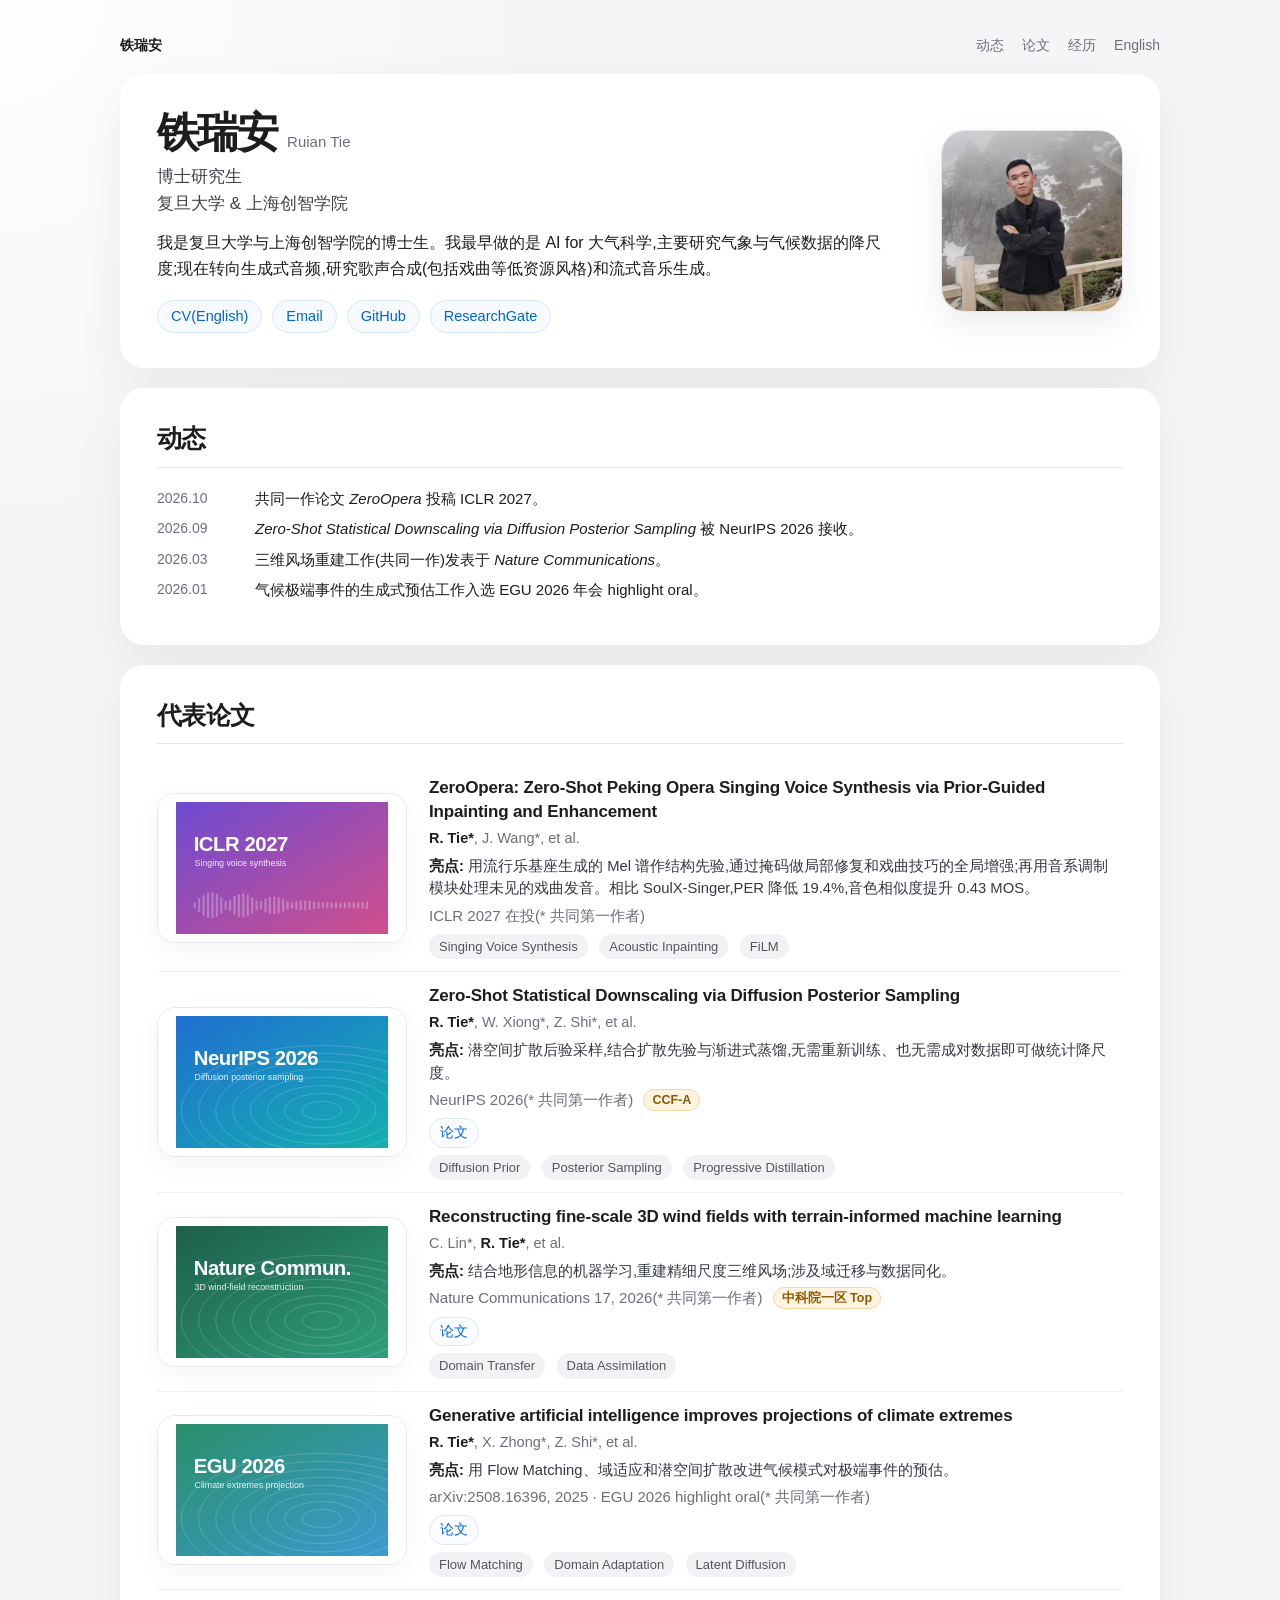
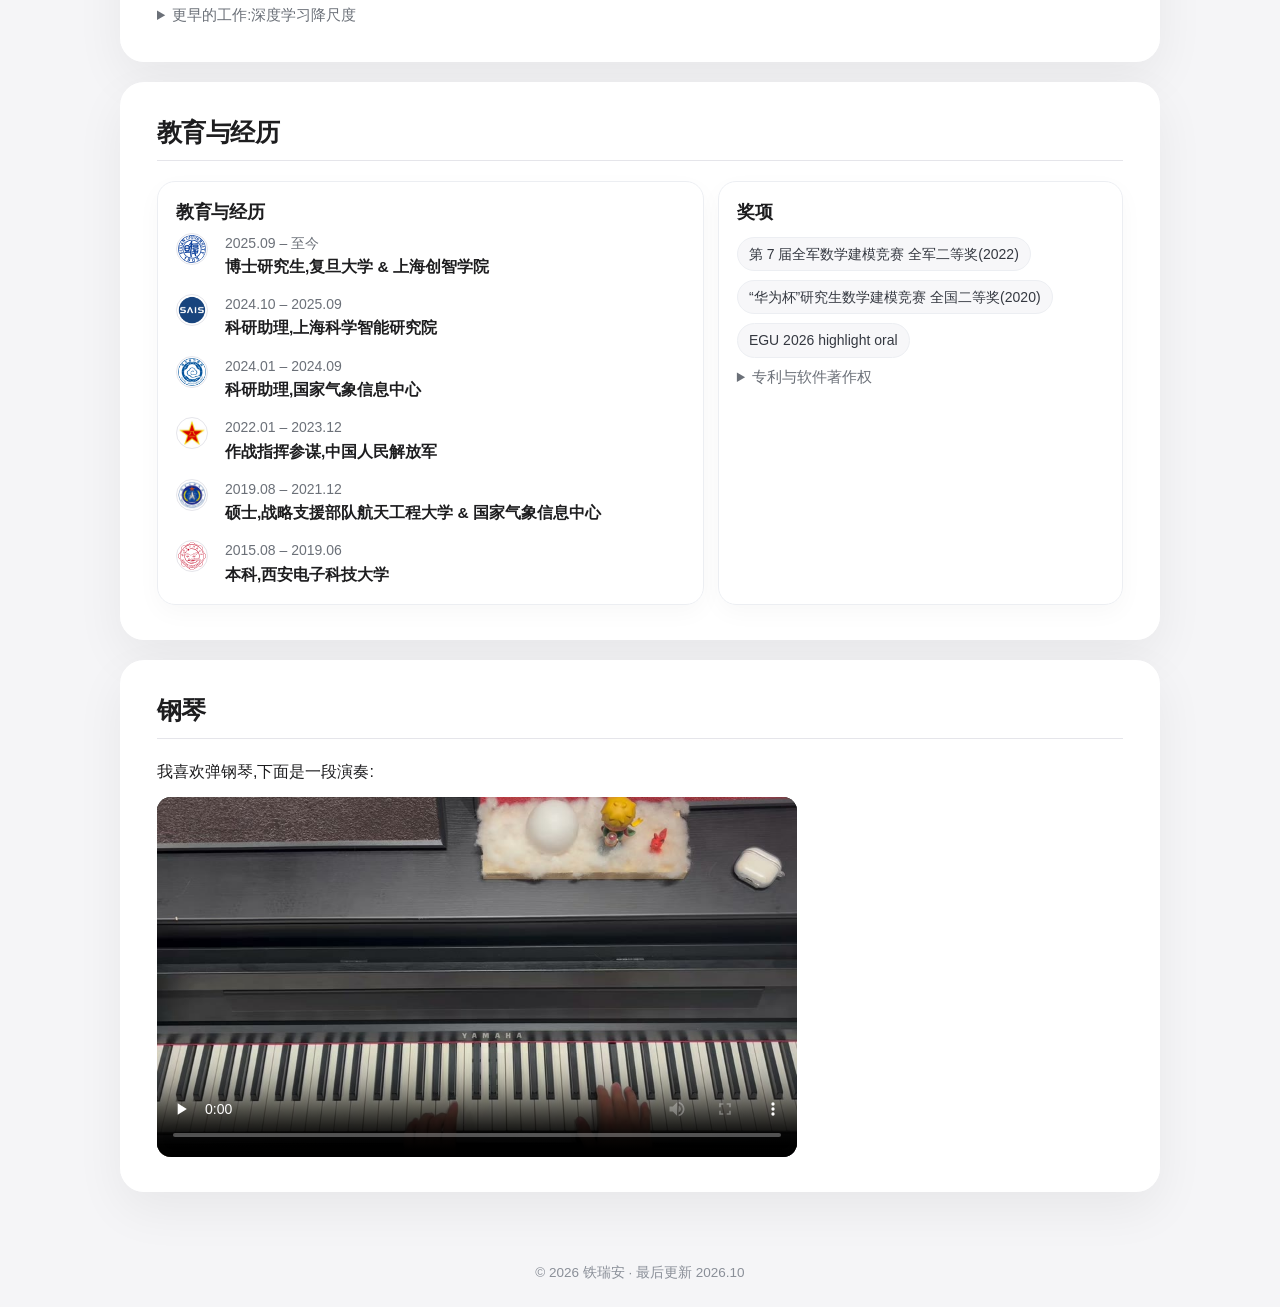
==== zh/index.html @ 3d4ec92a "Add piano video section and Music line in CV Co-Authored-By: Claude Sonnet 5.5 <noreply@anthropic.co" ====
<!DOCTYPE html>
<html lang="zh-CN">
<head>
  <meta charset="UTF-8">
  <meta name="viewport" content="width=device-width, initial-scale=1.0">
  <meta name="description" content="铁瑞安,复旦大学与上海创智学院博士生。研究歌声合成与流式音乐生成,此前从事 AI for 大气科学。">
  <meta name="robots" content="index,follow">
  <meta property="og:type" content="website">
  <meta property="og:title" content="铁瑞安 | 个人主页">
  <meta property="og:description" content="歌声合成与流式音乐生成;此前从事 AI for 大气科学。">
  <title>铁瑞安 | 个人主页</title>
  <link rel="icon" href="/assets/profile.jpg">
  <link rel="stylesheet" href="/assets/style.css">
</head>

<body>
  <main class="container">
    <nav class="top-nav">
      <div class="nav-name">铁瑞安</div>
      <div class="nav-links">
        <a href="#news">动态</a>
        <a href="#publications">论文</a>
        <a href="#experience">经历</a>
        <a class="lang-switch" href="/">English</a>
      </div>
    </nav>

    <section class="card hero">
      <div>
        <h1>铁瑞安 <span class="muted" style="font-weight:500;letter-spacing:0">Ruian Tie</span></h1>

        <p class="identity">
          博士研究生<br>
          复旦大学 &amp; 上海创智学院
        </p>

        <p class="about-line">
          我是复旦大学与上海创智学院的博士生。我最早做的是 AI for 大气科学,主要研究气象与气候数据的降尺度;现在转向生成式音频,研究歌声合成(包括戏曲等低资源风格)和流式音乐生成。
        </p>

        <div class="links">
          <a class="pill-link" href="/assets/CV_Ruian_Tie_EN.pdf" target="_blank" rel="noopener noreferrer">CV(English)</a>
          <a class="pill-link" href="mailto:25113050118@m.fudan.edu.cn">Email</a>
          <a class="pill-link" href="https://github.com/SII-RyanTie" target="_blank" rel="noopener noreferrer">GitHub</a>
          <a class="pill-link" href="https://www.researchgate.net/profile/Ruian-Tie" target="_blank" rel="noopener noreferrer">ResearchGate</a>
        </div>
      </div>

      <div class="profile-photo-wrap">
        <img src="/assets/profile.jpg" alt="铁瑞安" class="profile-photo" width="128" height="128">
      </div>
    </section>

    <section class="card" id="news">
      <h2>动态</h2>
      <ul class="news-list">
        <li><span class="news-date">2026.10</span><span>共同一作论文 <em>ZeroOpera</em> 投稿 ICLR 2027。</span></li>
        <li><span class="news-date">2026.09</span><span><em>Zero-Shot Statistical Downscaling via Diffusion Posterior Sampling</em> 被 NeurIPS 2026 接收。</span></li>
        <li><span class="news-date">2026.03</span><span>三维风场重建工作(共同一作)发表于 <em>Nature Communications</em>。</span></li>
        <li><span class="news-date">2026.01</span><span>气候极端事件的生成式预估工作入选 EGU 2026 年会 highlight oral。</span></li>
      </ul>
    </section>

    <section class="card" id="publications">
      <h2>代表论文</h2>

      <div class="publication-card">
        <div class="publication-cover-wrap">
          <img src="/assets/cover-zeroopera.svg" alt="ICLR 2027,歌声合成" class="publication-cover" width="480" height="300">
        </div>
        <div>
          <div class="item-title">
            ZeroOpera: Zero-Shot Peking Opera Singing Voice Synthesis via Prior-Guided Inpainting and Enhancement
          </div>
          <div class="authors"><span class="me">R. Tie*</span>, J. Wang*, et al.</div>
          <div class="highlight">
            <span class="highlight-label">亮点:</span>
            用流行乐基座生成的 Mel 谱作结构先验,通过掩码做局部修复和戏曲技巧的全局增强;再用音系调制模块处理未见的戏曲发音。相比 SoulX-Singer,PER 降低 19.4%,音色相似度提升 0.43 MOS。
          </div>
          <div class="muted">ICLR 2027 在投(* 共同第一作者)</div>
          <span class="tag">Singing Voice Synthesis</span>
          <span class="tag">Acoustic Inpainting</span>
          <span class="tag">FiLM</span>
        </div>
      </div>

      <div class="publication-card">
        <div class="publication-cover-wrap">
          <img src="/assets/cover-dps.svg" alt="NeurIPS 2026,扩散后验采样" class="publication-cover" width="480" height="300">
        </div>
        <div>
          <div class="item-title">
            Zero-Shot Statistical Downscaling via Diffusion Posterior Sampling
          </div>
          <div class="authors"><span class="me">R. Tie*</span>, W. Xiong*, Z. Shi*, et al.</div>
          <div class="highlight">
            <span class="highlight-label">亮点:</span>
            潜空间扩散后验采样,结合扩散先验与渐进式蒸馏,无需重新训练、也无需成对数据即可做统计降尺度。
          </div>
          <div class="muted">NeurIPS 2026(* 共同第一作者) <span class="rank">CCF-A</span></div>
          <div class="mini-links">
            <a class="mini-link" href="https://arxiv.org/abs/2601.21760" target="_blank" rel="noopener noreferrer">论文</a>
          </div>
          <span class="tag">Diffusion Prior</span>
          <span class="tag">Posterior Sampling</span>
          <span class="tag">Progressive Distillation</span>
        </div>
      </div>

      <div class="publication-card">
        <div class="publication-cover-wrap">
          <img src="/assets/cover-nature.svg" alt="Nature Communications,三维风场重建" class="publication-cover" width="480" height="300">
        </div>
        <div>
          <div class="item-title">
            Reconstructing fine-scale 3D wind fields with terrain-informed machine learning
          </div>
          <div class="authors">C. Lin*, <span class="me">R. Tie*</span>, et al.</div>
          <div class="highlight">
            <span class="highlight-label">亮点:</span>
            结合地形信息的机器学习,重建精细尺度三维风场;涉及域迁移与数据同化。
          </div>
          <div class="muted">Nature Communications 17, 2026(* 共同第一作者) <span class="rank">中科院一区 Top</span></div>
          <div class="mini-links">
            <a class="mini-link" href="https://www.nature.com/articles/s41467-026-70562-5" target="_blank" rel="noopener noreferrer">论文</a>
          </div>
          <span class="tag">Domain Transfer</span>
          <span class="tag">Data Assimilation</span>
        </div>
      </div>

      <div class="publication-card">
        <div class="publication-cover-wrap">
          <img src="/assets/cover-egu.svg" alt="EGU 2026,气候极端事件预估" class="publication-cover" width="480" height="300">
        </div>
        <div>
          <div class="item-title">
            Generative artificial intelligence improves projections of climate extremes
          </div>
          <div class="authors"><span class="me">R. Tie*</span>, X. Zhong*, Z. Shi*, et al.</div>
          <div class="highlight">
            <span class="highlight-label">亮点:</span>
            用 Flow Matching、域适应和潜空间扩散改进气候模式对极端事件的预估。
          </div>
          <div class="muted">arXiv:2508.16396, 2025 · EGU 2026 highlight oral(* 共同第一作者)</div>
          <div class="mini-links">
            <a class="mini-link" href="https://arxiv.org/abs/2508.16396" target="_blank" rel="noopener noreferrer">论文</a>
          </div>
          <span class="tag">Flow Matching</span>
          <span class="tag">Domain Adaptation</span>
          <span class="tag">Latent Diffusion</span>
        </div>
      </div>

      <div class="more-block">
        <details>
          <summary>更早的工作:深度学习降尺度</summary>
          <ul class="older-list">
            <li><span class="me">R. Tie</span>, et al. Improve the downscaling accuracy of high-resolution precipitation field using classification mask. <em>Atmospheric Research</em>, 310: 107607, 2024. <span class="rank">中科院一区 Top</span> <a href="https://doi.org/10.1016/j.atmosres.2024.107607" target="_blank" rel="noopener noreferrer">[论文]</a></li>
            <li><span class="me">R. Tie</span>, et al. To accurately and lightly downscale the temperature field by deep learning. <em>Journal of Atmospheric and Oceanic Technology</em>, 39(4): 479–490, 2022. <span class="rank">中科院三区</span> <a href="https://doi.org/10.1175/jtech-d-21-0099.1" target="_blank" rel="noopener noreferrer">[论文]</a></li>
            <li><span class="me">R. Tie</span>, et al. CLDASSD: reconstructing fine textures of the temperature field using super-resolution technology. <em>Advances in Atmospheric Sciences</em>, 39(1): 117–130, 2022. <span class="rank">中科院一区 Top</span> <a href="https://doi.org/10.1007/s00376-021-0438-y" target="_blank" rel="noopener noreferrer">[论文]</a></li>
          </ul>
          <p class="section-note">完整列表见 <a href="https://www.researchgate.net/profile/Ruian-Tie" target="_blank" rel="noopener noreferrer">ResearchGate</a>。</p>
        </details>
      </div>
    </section>


    <section class="card" id="experience">
      <h2>教育与经历</h2>

      <div class="experience-awards-grid">
        <div class="info-panel">
          <h3>教育与经历</h3>
          <div class="timeline">
            <div class="timeline-item">
              <img class="school-logo" src="/assets/logos/fudan.svg" alt="Fudan University" width="64" height="64">
              <div>
                <div class="timeline-time">2025.09 – 至今</div>
                <div class="timeline-title">博士研究生,复旦大学 &amp; 上海创智学院</div>
              </div>
            </div>

            <div class="timeline-item">
              <img class="school-logo" src="/assets/logos/sais.png" alt="Shanghai Academy of AI for Science" width="64" height="64">
              <div>
                <div class="timeline-time">2024.10 – 2025.09</div>
                <div class="timeline-title">科研助理,上海科学智能研究院</div>
              </div>
            </div>

            <div class="timeline-item">
              <img class="school-logo" src="/assets/logos/nmic.png" alt="National Meteorological Information Center" width="64" height="64">
              <div>
                <div class="timeline-time">2024.01 – 2024.09</div>
                <div class="timeline-title">科研助理,国家气象信息中心</div>
              </div>
            </div>

            <div class="timeline-item">
              <img class="school-logo" src="/assets/logos/pla.png" alt="People's Liberation Army" width="64" height="64">
              <div>
                <div class="timeline-time">2022.01 – 2023.12</div>
                <div class="timeline-title">作战指挥参谋,中国人民解放军</div>
              </div>
            </div>

            <div class="timeline-item">
              <img class="school-logo" src="/assets/logos/seu.png" alt="Space Engineering University" width="64" height="64">
              <div>
                <div class="timeline-time">2019.08 – 2021.12</div>
                <div class="timeline-title">硕士,战略支援部队航天工程大学 &amp; 国家气象信息中心</div>
              </div>
            </div>

            <div class="timeline-item">
              <img class="school-logo" src="/assets/logos/xidian.svg" alt="Xidian University" width="64" height="64">
              <div>
                <div class="timeline-time">2015.08 – 2019.06</div>
                <div class="timeline-title">本科,西安电子科技大学</div>
              </div>
            </div>
          </div>
        </div>

        <div class="info-panel">
          <h3>奖项</h3>
          <div class="award-list">
            <span class="award-chip">第 7 届全军数学建模竞赛 全军二等奖(2022)</span>
            <span class="award-chip">“华为杯”研究生数学建模竞赛 全国二等奖(2020)</span>
            <span class="award-chip">EGU 2026 highlight oral</span>
          </div>

          <details>
            <summary>专利与软件著作权</summary>
            <div class="award-list">
              <span class="award-chip">发明专利 CN18520720A:一种计算流固耦合的自适应网格方法</span>
              <span class="award-chip">软著 2020SR1519123:疫情数据采集与分析平台 V5.7</span>
              <span class="award-chip">软著 2020SR1519122:疫情知识库可视化平台</span>
              <span class="award-chip">英语六级(451)</span>
            </div>
          </details>
        </div>
      </div>
    </section>
    <section class="card" id="music">
      <h2>钢琴</h2>
      <p class="about-line" style="margin-top:0">我喜欢弹钢琴,下面是一段演奏:</p>
      <video class="piano-video" controls preload="none" playsinline poster="/assets/media/piano-poster.jpg">
        <source src="/assets/media/piano.mp4" type="video/mp4">
      </video>
    </section>
  </main>

  <footer class="footer">
    © 2026 铁瑞安 · 最后更新 2026.10
  </footer>
</body>
</html>
---- assets/style.css ----
:root {
  --bg: #f5f5f7;
  --card: rgba(255, 255, 255, 0.94);
  --text: #1d1d1f;
  --subtle: #3f4247;
  --muted: #6b7078;
  --line: #e5e5ea;
  --link: #0066cc;
  --chip: #f2f2f4;
  --chip-text: #52565c;
  --shadow: 0 18px 50px rgba(0, 0, 0, 0.06);
  --soft-shadow: 0 8px 26px rgba(0, 0, 0, 0.045);
  --radius: 24px;
}

* {
  box-sizing: border-box;
}

html {
  scroll-behavior: smooth;
}

body {
  margin: 0;
  font-family: -apple-system, BlinkMacSystemFont, "Segoe UI", "Microsoft YaHei", Arial, sans-serif;
  line-height: 1.58;
  color: var(--text);
  background:
    radial-gradient(circle at top left, rgba(255, 255, 255, 0.95), transparent 34rem),
    var(--bg);
  -webkit-font-smoothing: antialiased;
}

.container {
  max-width: 1080px;
  margin: 0 auto;
  padding: 34px 20px 42px;
}

.top-nav {
  display: flex;
  justify-content: space-between;
  align-items: center;
  margin-bottom: 18px;
  color: var(--muted);
  font-size: 14px;
}

.nav-name {
  font-weight: 650;
  color: var(--text);
  letter-spacing: -0.01em;
}

.nav-links {
  display: flex;
  gap: 18px;
  flex-wrap: wrap;
}

.nav-links a {
  color: var(--muted);
  text-decoration: none;
  transition: color 0.12s ease;
}

.nav-links a:hover {
  color: var(--link);
}

.card {
  background: var(--card);
  border: 1px solid rgba(255, 255, 255, 0.74);
  border-radius: var(--radius);
  padding: 34px 36px;
  margin-bottom: 20px;
  box-shadow: var(--shadow);
  backdrop-filter: blur(18px);
}

.hero {
  display: grid;
  grid-template-columns: 1fr auto;
  gap: 42px;
  align-items: center;
}

.profile-photo-wrap {
  display: inline-flex;
  align-items: center;
  justify-content: center;
  justify-self: end;
  width: fit-content;
  border-radius: 24px;
  overflow: hidden;
  background: #fff;
  border: 1px solid var(--line);
  box-shadow: 0 12px 34px rgba(0, 0, 0, 0.08);
}

.profile-photo {
  height: 180px;
  width: auto;
  display: block;
}

h1 {
  margin: 0 0 8px;
  font-size: 42px;
  line-height: 1.12;
  letter-spacing: -0.045em;
  font-weight: 760;
}

h2 {
  margin: 0 0 20px;
  padding-bottom: 12px;
  border-bottom: 1px solid var(--line);
  font-size: 25px;
  line-height: 1.25;
  letter-spacing: -0.025em;
  font-weight: 720;
}

h3 {
  margin: 0 0 8px;
  font-size: 18px;
  line-height: 1.35;
  letter-spacing: -0.015em;
  font-weight: 700;
}

p {
  margin: 6px 0;
}

a {
  color: var(--link);
  text-decoration: none;
}

a:hover {
  text-decoration: underline;
}

.identity {
  font-size: 17px;
  color: var(--subtle);
  margin-bottom: 10px;
}

.about-line {
  max-width: 760px;
  margin-top: 12px;
  color: var(--text);
  font-size: 16px;
  line-height: 1.62;
}

.links {
  margin-top: 18px;
  display: flex;
  flex-wrap: wrap;
  gap: 10px;
}

.pill-link,
.mini-link {
  display: inline-flex;
  align-items: center;
  justify-content: center;
  border-radius: 999px;
  text-decoration: none;
  transition: all 0.16s ease;
  white-space: nowrap;
}

.pill-link {
  padding: 5px 13px;
  border: 1px solid #d7e6fb;
  background: rgba(247, 250, 255, 0.9);
  color: var(--link);
  font-size: 14.5px;
  line-height: 1.5;
}

.pill-link:hover,
.mini-link:hover {
  text-decoration: none;
  background: #edf5ff;
  border-color: #bfd8f7;
  transform: translateY(-1px);
}

.mini-links {
  display: flex;
  flex-wrap: wrap;
  gap: 7px;
  margin-top: 7px;
}

.mini-link {
  padding: 4px 10px;
  border: 1px solid #e1e7f0;
  background: #fbfcff;
  color: var(--link);
  font-size: 13.5px;
  line-height: 1.45;
}

.item-title {
  font-weight: 680;
  font-size: 17px;
  line-height: 1.42;
  letter-spacing: -0.01em;
}

.muted {
  color: var(--muted);
  font-size: 15px;
  line-height: 1.48;
}

.authors {
  margin-top: 4px;
  color: var(--muted);
  font-size: 14.5px;
  line-height: 1.45;
}

.me {
  color: var(--text);
  font-weight: 720;
}

.highlight {
  margin: 6px 0 5px;
  color: #343840;
  font-size: 14.8px;
  line-height: 1.5;
}

.highlight-label {
  color: var(--text);
  font-weight: 680;
}

.tag {
  display: inline-block;
  margin: 7px 7px 0 0;
  padding: 3px 10px;
  border-radius: 999px;
  background: var(--chip);
  color: var(--chip-text);
  font-size: 13px;
  line-height: 1.5;
}

.publication-card {
  display: grid;
  grid-template-columns: 250px 1fr;
  gap: 22px;
  align-items: center;
  padding: 12px 0;
  border-bottom: 1px solid #f0f0f2;
}

.publication-card:last-child {
  border-bottom: none;
  padding-bottom: 0;
}

.publication-cover-wrap {
  width: 250px;
  height: 150px;
  border-radius: 18px;
  background: #fff;
  border: 1px solid #e6e8ec;
  box-shadow: var(--soft-shadow);
  overflow: hidden;
  display: flex;
  align-items: center;
  justify-content: center;
  align-self: center;
}

.publication-cover {
  width: 100%;
  height: 100%;
  object-fit: contain;
  object-position: center;
  display: block;
  padding: 8px;
  background: #fff;
}

.project-grid {
  display: grid;
  grid-template-columns: repeat(3, 1fr);
  gap: 14px;
}

.project-card,
.note-card,
.info-panel {
  background: rgba(255, 255, 255, 0.72);
  border: 1px solid #eceef2;
  border-radius: 18px;
  padding: 18px;
  box-shadow: 0 8px 24px rgba(0, 0, 0, 0.032);
}

.project-card {
  min-height: 178px;
  display: flex;
  flex-direction: column;
  justify-content: space-between;
}

.project-title {
  font-size: 17px;
  font-weight: 720;
  letter-spacing: -0.012em;
  margin-bottom: 6px;
}

.project-desc {
  color: var(--muted);
  font-size: 14.5px;
  line-height: 1.55;
}

.more-block {
  margin-top: 14px;
}

details {
  margin-top: 8px;
}

summary {
  cursor: pointer;
  color: var(--muted);
  font-size: 14.5px;
  user-select: none;
  transition: color 0.12s ease;
}

summary:hover {
  color: var(--link);
}

details[open] summary {
  margin-bottom: 10px;
  color: var(--link);
}

.more-project-grid {
  display: grid;
  grid-template-columns: repeat(3, 1fr);
  gap: 12px;
  margin-top: 10px;
}

.experience-awards-grid {
  display: grid;
  grid-template-columns: 1.35fr 1fr;
  gap: 14px;
}

.timeline {
  position: relative;
  display: grid;
  gap: 16px;
  margin-top: 8px;
}

.timeline-item {
  display: grid;
  grid-template-columns: 38px 1fr;
  gap: 11px;
  align-items: start;
}

.school-logo {
  width: 32px;
  height: 32px;
  border-radius: 50%;
  object-fit: contain;
  background: #fff;
  border: 1px solid var(--line);
  padding: 1px;
  display: block;
}

.timeline-time {
  color: var(--muted);
  font-size: 14px;
  line-height: 1.45;
  margin-bottom: 2px;
}

.timeline-title {
  font-size: 15.5px;
  line-height: 1.5;
  color: var(--text);
  font-weight: 620;
}

.award-list {
  display: flex;
  flex-wrap: wrap;
  gap: 9px;
  margin-top: 12px;
}

.award-chip {
  display: inline-flex;
  align-items: center;
  padding: 6px 11px;
  border-radius: 999px;
  background: #f7f7f9;
  border: 1px solid #eceef2;
  color: #343840;
  font-size: 14px;
  line-height: 1.45;
}

.note-grid {
  display: grid;
  grid-template-columns: repeat(2, 1fr);
  gap: 14px;
}

.note-card {
  min-height: 250px;
}

.section-note {
  color: var(--muted);
  font-size: 14.5px;
  margin: 0 0 9px;
}

.post-list {
  margin: 0;
  padding: 0;
  list-style: none;
}

.post-list li {
  position: relative;
  margin-bottom: 7px;
  padding-left: 15px;
  font-size: 15px;
  line-height: 1.5;
}

.post-list li::before {
  content: "";
  position: absolute;
  left: 1px;
  top: 0.72em;
  width: 4px;
  height: 4px;
  border-radius: 50%;
  background: #aeb4bd;
}

.post-list a {
  color: var(--text);
  text-decoration: none;
  transition: color 0.12s ease;
}

.post-list a:hover {
  color: var(--link);
  text-decoration: none;
}

.footer {
  text-align: center;
  color: #8a8f98;
  font-size: 13.5px;
  padding: 8px 0 24px;
}

@media (max-width: 900px) {
  .project-grid,
  .more-project-grid,
  .note-grid,
  .experience-awards-grid {
    grid-template-columns: 1fr;
  }

  .note-card,
  .project-card {
    min-height: auto;
  }
}

@media (max-width: 820px) {
  .container {
    padding: 24px 14px 36px;
  }

  .nav-links a:not(.lang-switch) {
    display: none;
  }

  .card {
    padding: 26px 24px;
    border-radius: 20px;
  }

  .hero {
    grid-template-columns: 1fr;
    gap: 24px;
  }

  .profile-photo-wrap {
    justify-self: center;
    width: fit-content;
  }

  .profile-photo {
    height: 155px;
  }

  .publication-card {
    grid-template-columns: 1fr;
    gap: 14px;
    align-items: start;
  }

  .publication-cover-wrap {
    width: 100%;
    height: 210px;
  }
}

@media (max-width: 560px) {
  h1 {
    font-size: 34px;
  }

  h2 {
    font-size: 23px;
  }

  .identity,
  .about-line {
    font-size: 15.5px;
  }

  .links {
    gap: 8px;
  }

  .pill-link {
    font-size: 14px;
    padding: 5px 11px;
  }

  .publication-cover-wrap {
    height: 190px;
  }
}

/* Additions for this site */
.school-mark {
  width: 32px;
  height: 32px;
  border-radius: 50%;
  display: flex;
  align-items: center;
  justify-content: center;
  background: #eef3fc;
  border: 1px solid #d7e6fb;
  color: var(--link);
  font-size: 9.5px;
  font-weight: 700;
  letter-spacing: -0.02em;
}

.news-list {
  margin: 0;
  padding: 0;
  list-style: none;
}

.news-list li {
  display: grid;
  grid-template-columns: 86px 1fr;
  gap: 12px;
  margin-bottom: 8px;
  font-size: 15px;
  line-height: 1.5;
}

.news-date {
  color: var(--muted);
  font-size: 14px;
  font-variant-numeric: tabular-nums;
}

.older-list {
  margin: 0;
  padding: 0;
  list-style: none;
  font-size: 14.5px;
  line-height: 1.5;
}

.older-list li {
  margin-bottom: 8px;
  color: var(--subtle);
}

@media (max-width: 560px) {
  .news-list li {
    grid-template-columns: 1fr;
    gap: 0;
  }
}

.rank {
  display: inline-block;
  margin-left: 6px;
  padding: 0 8px;
  border-radius: 999px;
  background: #fff4e0;
  border: 1px solid #f3d9a4;
  color: #8a5a00;
  font-size: 12.5px;
  font-weight: 600;
  line-height: 1.6;
  vertical-align: 1px;
}

.piano-video {
  display: block;
  width: 100%;
  max-width: 640px;
  margin-top: 12px;
  border-radius: 14px;
  background: #000;
}
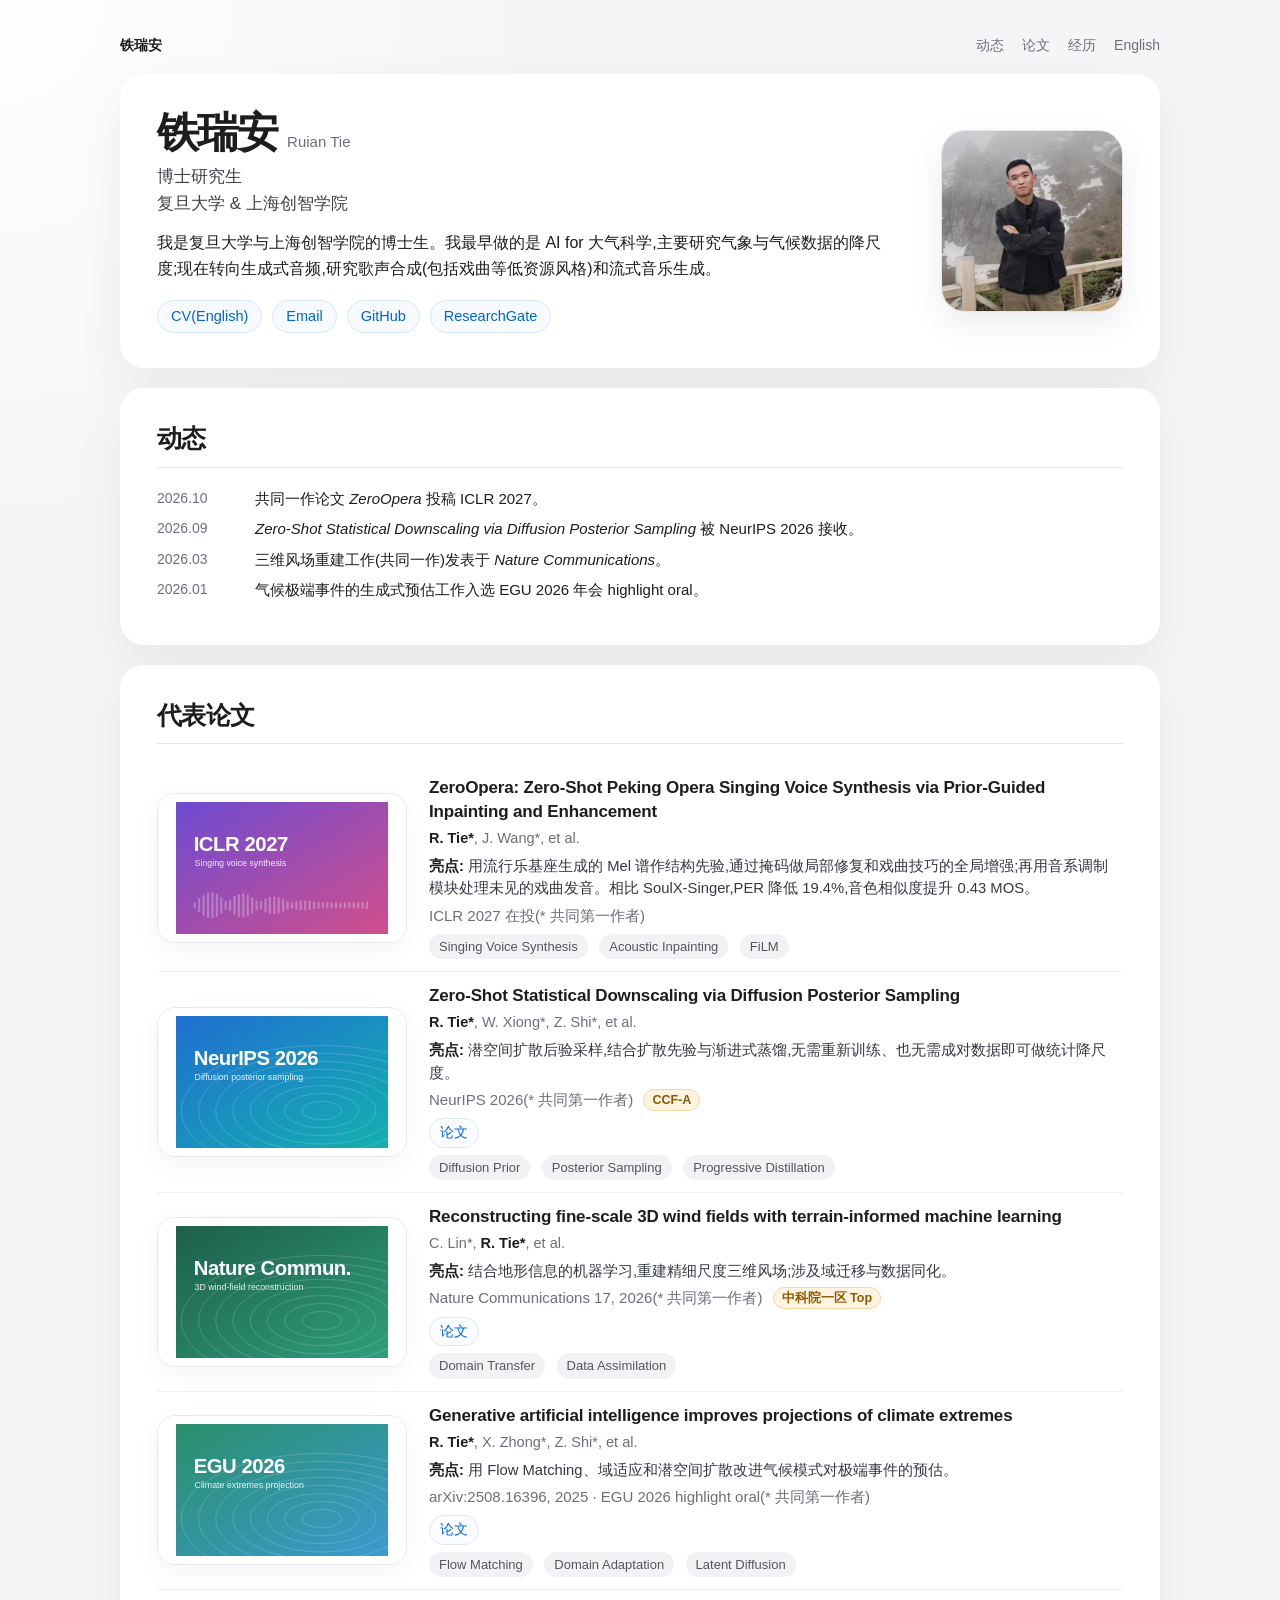
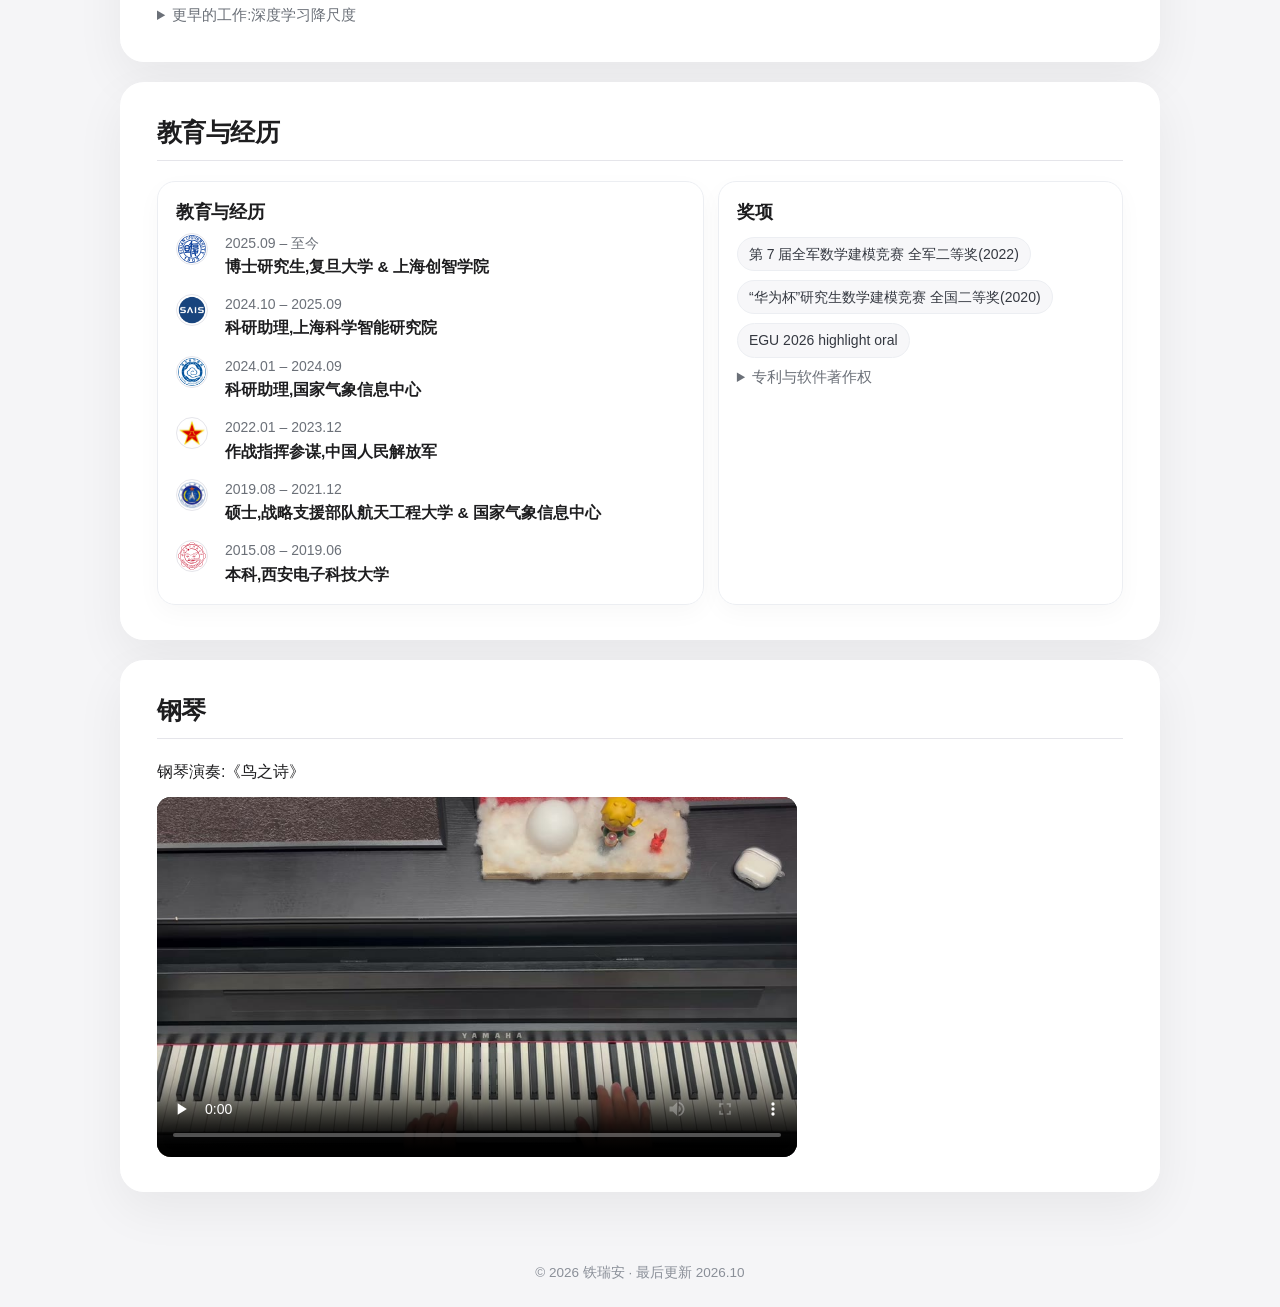
==== commit d5cc80d2: "Fix video sizing, add song title, cache-bust CSS and CV links Co-Authored-By: Claude Sonnet 5.5 <nor" ====
--- a/zh/index.html
+++ b/zh/index.html
@@ -10,7 +10,7 @@
   <meta property="og:description" content="歌声合成与流式音乐生成;此前从事 AI for 大气科学。">
   <title>铁瑞安 | 个人主页</title>
   <link rel="icon" href="/assets/profile.jpg">
-  <link rel="stylesheet" href="/assets/style.css">
+  <link rel="stylesheet" href="/assets/style.css?v=20261031">
 </head>
 
 <body>
@@ -39,7 +39,7 @@
         </p>
 
         <div class="links">
-          <a class="pill-link" href="/assets/CV_Ruian_Tie_EN.pdf" target="_blank" rel="noopener noreferrer">CV(English)</a>
+          <a class="pill-link" href="/assets/CV_Ruian_Tie_EN.pdf?v=20261031" target="_blank" rel="noopener noreferrer">CV(English)</a>
           <a class="pill-link" href="mailto:25113050118@m.fudan.edu.cn">Email</a>
           <a class="pill-link" href="https://github.com/SII-RyanTie" target="_blank" rel="noopener noreferrer">GitHub</a>
           <a class="pill-link" href="https://www.researchgate.net/profile/Ruian-Tie" target="_blank" rel="noopener noreferrer">ResearchGate</a>
@@ -245,7 +245,7 @@
     </section>
     <section class="card" id="music">
       <h2>钢琴</h2>
-      <p class="about-line" style="margin-top:0">我喜欢弹钢琴,下面是一段演奏:</p>
+      <p class="about-line" style="margin-top:0">钢琴演奏:《鸟之诗》</p>
       <video class="piano-video" controls preload="none" playsinline poster="/assets/media/piano-poster.jpg">
         <source src="/assets/media/piano.mp4" type="video/mp4">
       </video>
--- a/assets/style.css
+++ b/assets/style.css
@@ -642,7 +642,9 @@
 .piano-video {
   display: block;
   width: 100%;
-  max-width: 640px;
+  max-width: min(100%, 640px);
+  height: auto;
+  aspect-ratio: 16 / 9;
   margin-top: 12px;
   border-radius: 14px;
   background: #000;
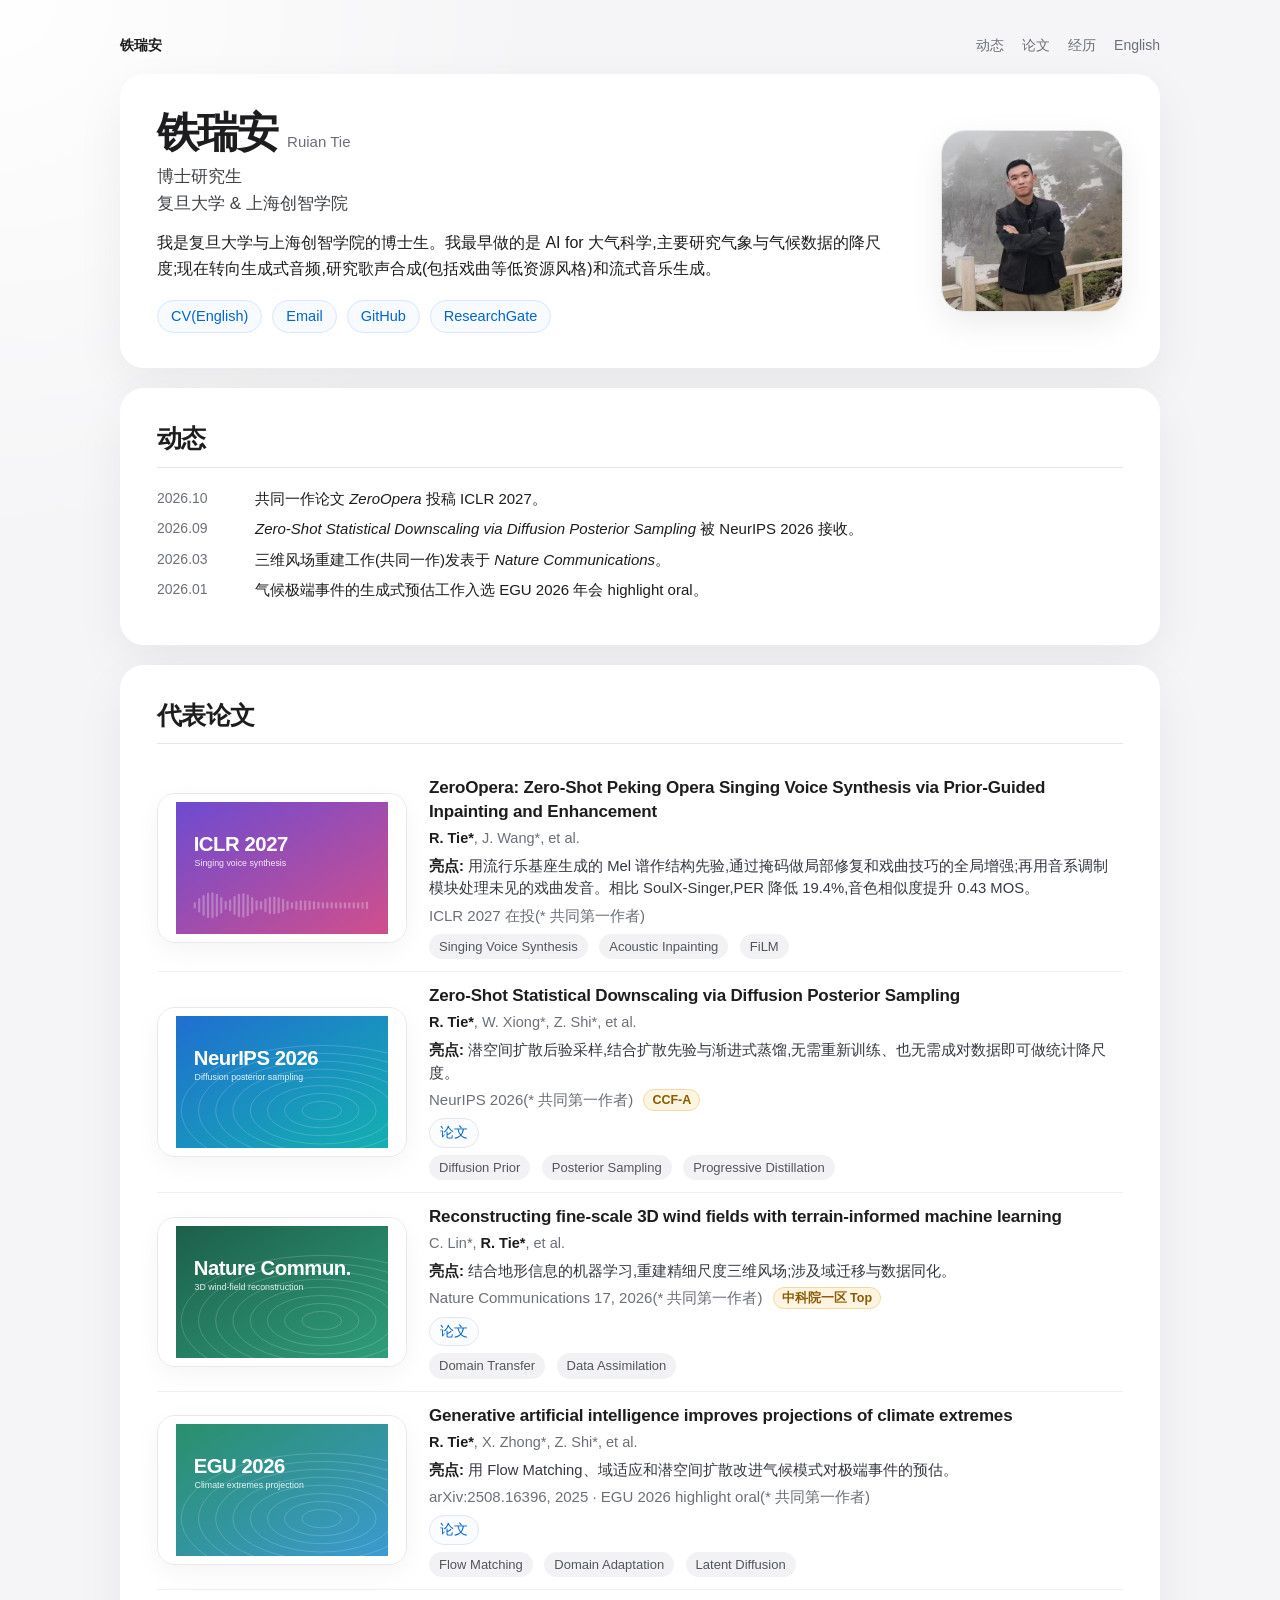
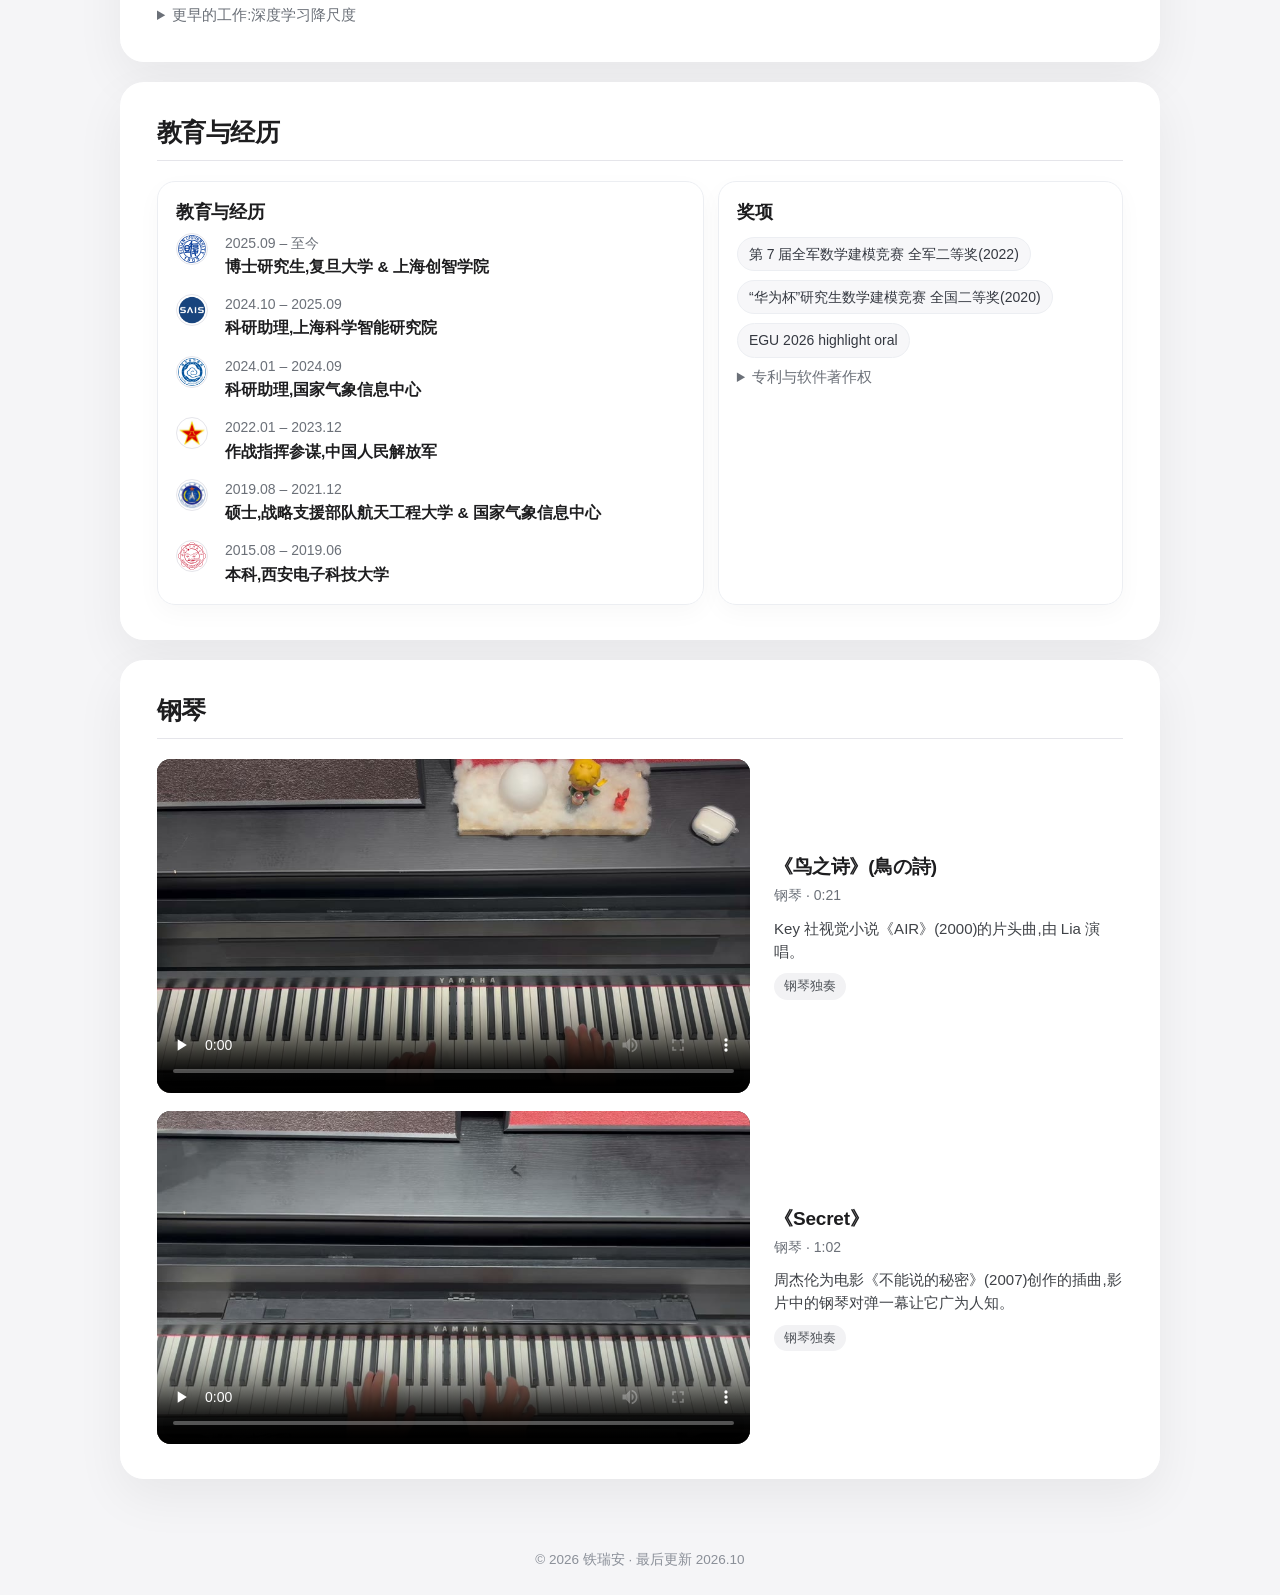
==== commit fbe62669: "Add Secret video, two-column piece layout with intros Co-Authored-By: Claude Sonnet 5.5 <noreply@ant" ====
--- a/zh/index.html
+++ b/zh/index.html
@@ -10,7 +10,7 @@
   <meta property="og:description" content="歌声合成与流式音乐生成;此前从事 AI for 大气科学。">
   <title>铁瑞安 | 个人主页</title>
   <link rel="icon" href="/assets/profile.jpg">
-  <link rel="stylesheet" href="/assets/style.css?v=20261031">
+  <link rel="stylesheet" href="/assets/style.css?v=20261031b">
 </head>
 
 <body>
@@ -39,7 +39,7 @@
         </p>
 
         <div class="links">
-          <a class="pill-link" href="/assets/CV_Ruian_Tie_EN.pdf?v=20261031" target="_blank" rel="noopener noreferrer">CV(English)</a>
+          <a class="pill-link" href="/assets/CV_Ruian_Tie_EN.pdf?v=20261031b" target="_blank" rel="noopener noreferrer">CV(English)</a>
           <a class="pill-link" href="mailto:25113050118@m.fudan.edu.cn">Email</a>
           <a class="pill-link" href="https://github.com/SII-RyanTie" target="_blank" rel="noopener noreferrer">GitHub</a>
           <a class="pill-link" href="https://www.researchgate.net/profile/Ruian-Tie" target="_blank" rel="noopener noreferrer">ResearchGate</a>
@@ -245,10 +245,28 @@
     </section>
     <section class="card" id="music">
       <h2>钢琴</h2>
-      <p class="about-line" style="margin-top:0">钢琴演奏:《鸟之诗》</p>
-      <video class="piano-video" controls preload="none" playsinline poster="/assets/media/piano-poster.jpg">
-        <source src="/assets/media/piano.mp4" type="video/mp4">
-      </video>
+      <div class="piece">
+        <video class="piano-video" controls preload="none" playsinline poster="/assets/media/piano-poster.jpg">
+          <source src="/assets/media/piano.mp4" type="video/mp4">
+        </video>
+        <div class="piece-info">
+          <div class="piece-title">《鸟之诗》(鳥の詩)</div>
+          <div class="piece-sub">钢琴 · 0:21</div>
+          <p class="piece-desc">Key 社视觉小说《AIR》(2000)的片头曲,由 Lia 演唱。</p>
+          <div class="piece-meta">钢琴独奏</div>
+        </div>
+      </div>
+      <div class="piece">
+        <video class="piano-video" controls preload="none" playsinline poster="/assets/media/secret-poster.jpg">
+          <source src="/assets/media/secret.mp4" type="video/mp4">
+        </video>
+        <div class="piece-info">
+          <div class="piece-title">《Secret》</div>
+          <div class="piece-sub">钢琴 · 1:02</div>
+          <p class="piece-desc">周杰伦为电影《不能说的秘密》(2007)创作的插曲,影片中的钢琴对弹一幕让它广为人知。</p>
+          <div class="piece-meta">钢琴独奏</div>
+        </div>
+      </div>
     </section>
   </main>
 
--- a/assets/style.css
+++ b/assets/style.css
@@ -642,10 +642,51 @@
 .piano-video {
   display: block;
   width: 100%;
-  max-width: min(100%, 640px);
-  height: auto;
   aspect-ratio: 16 / 9;
-  margin-top: 12px;
   border-radius: 14px;
   background: #000;
 }
+
+.piece {
+  display: grid;
+  grid-template-columns: minmax(0, 1.7fr) minmax(0, 1fr);
+  gap: 24px;
+  align-items: center;
+  margin-top: 18px;
+}
+
+.piece-title {
+  font-size: 19px;
+  font-weight: 700;
+  letter-spacing: -0.01em;
+}
+
+.piece-sub {
+  margin-top: 2px;
+  color: var(--muted);
+  font-size: 14px;
+}
+
+.piece-desc {
+  margin: 10px 0 0;
+  font-size: 15px;
+  line-height: 1.55;
+  color: var(--subtle);
+}
+
+.piece-meta {
+  display: inline-block;
+  margin-top: 10px;
+  padding: 3px 10px;
+  border-radius: 999px;
+  background: var(--chip);
+  color: var(--chip-text);
+  font-size: 13px;
+}
+
+@media (max-width: 820px) {
+  .piece {
+    grid-template-columns: 1fr;
+    gap: 12px;
+  }
+}
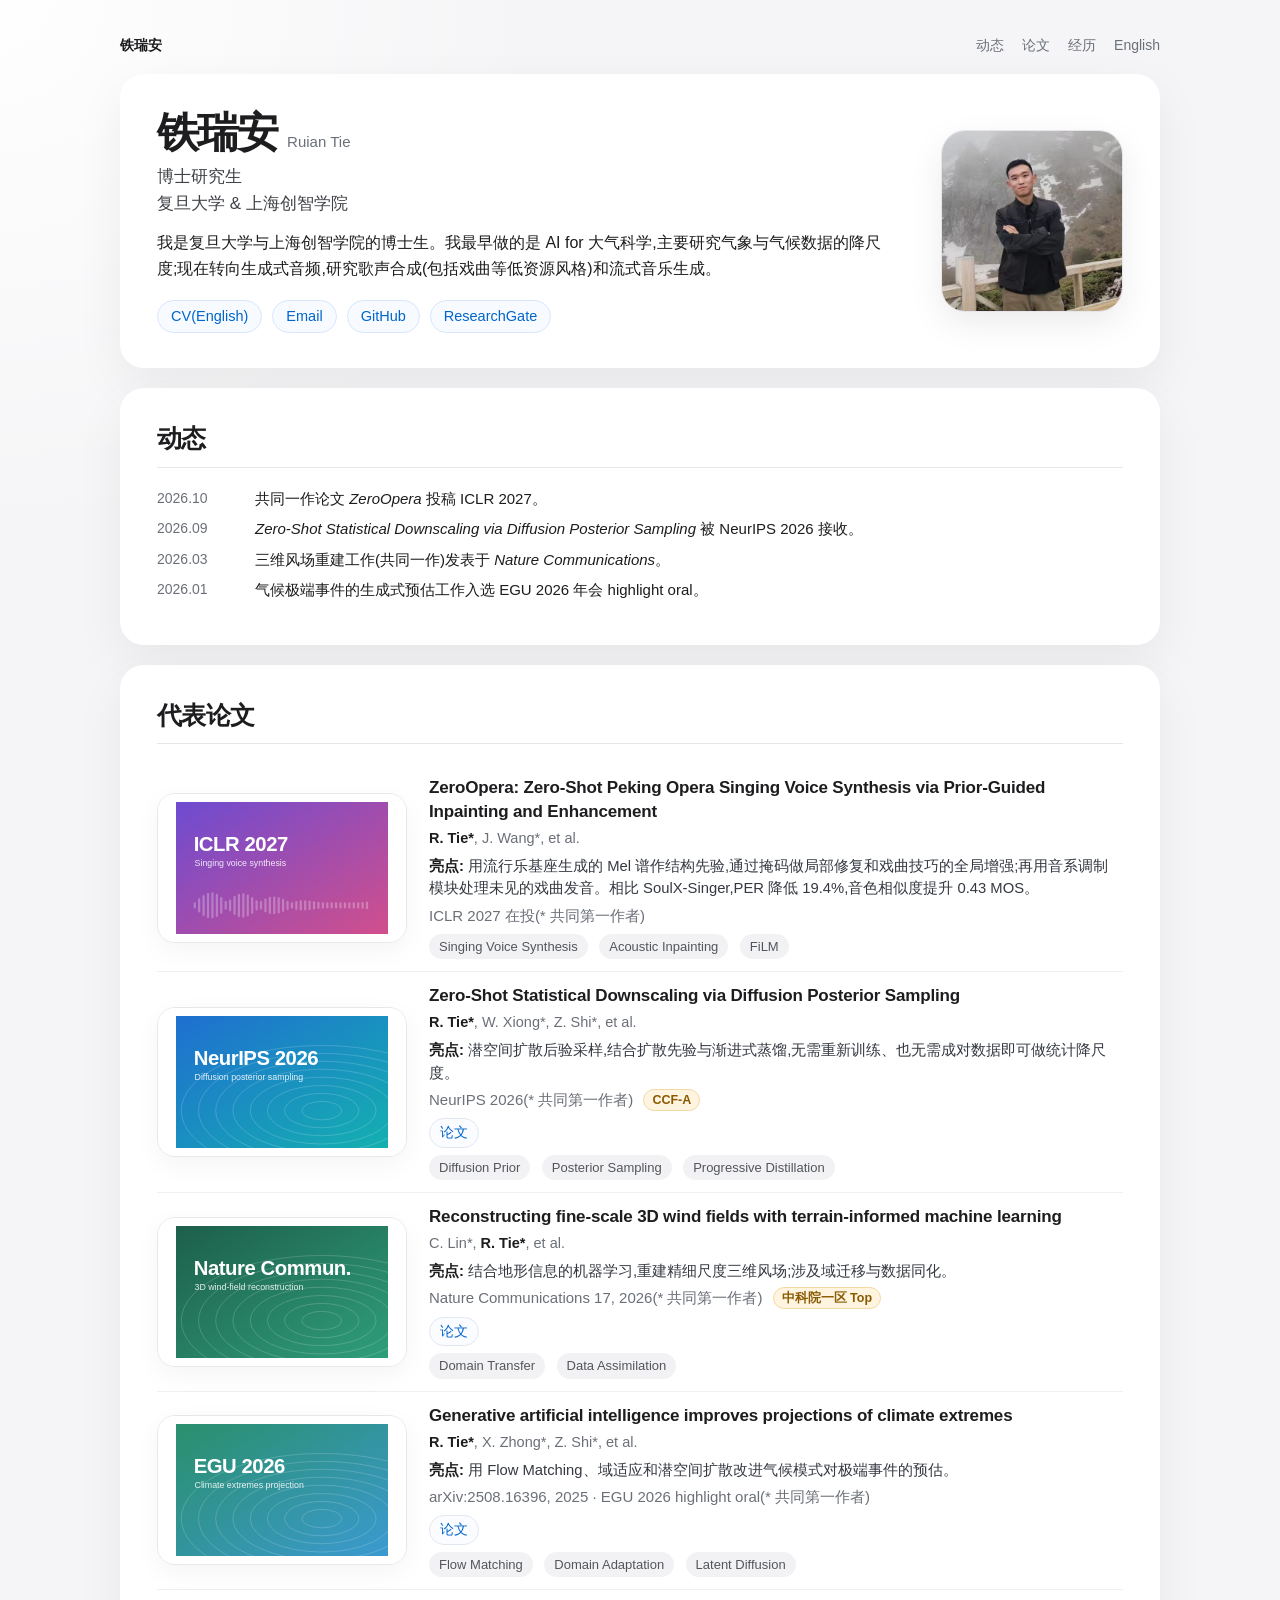
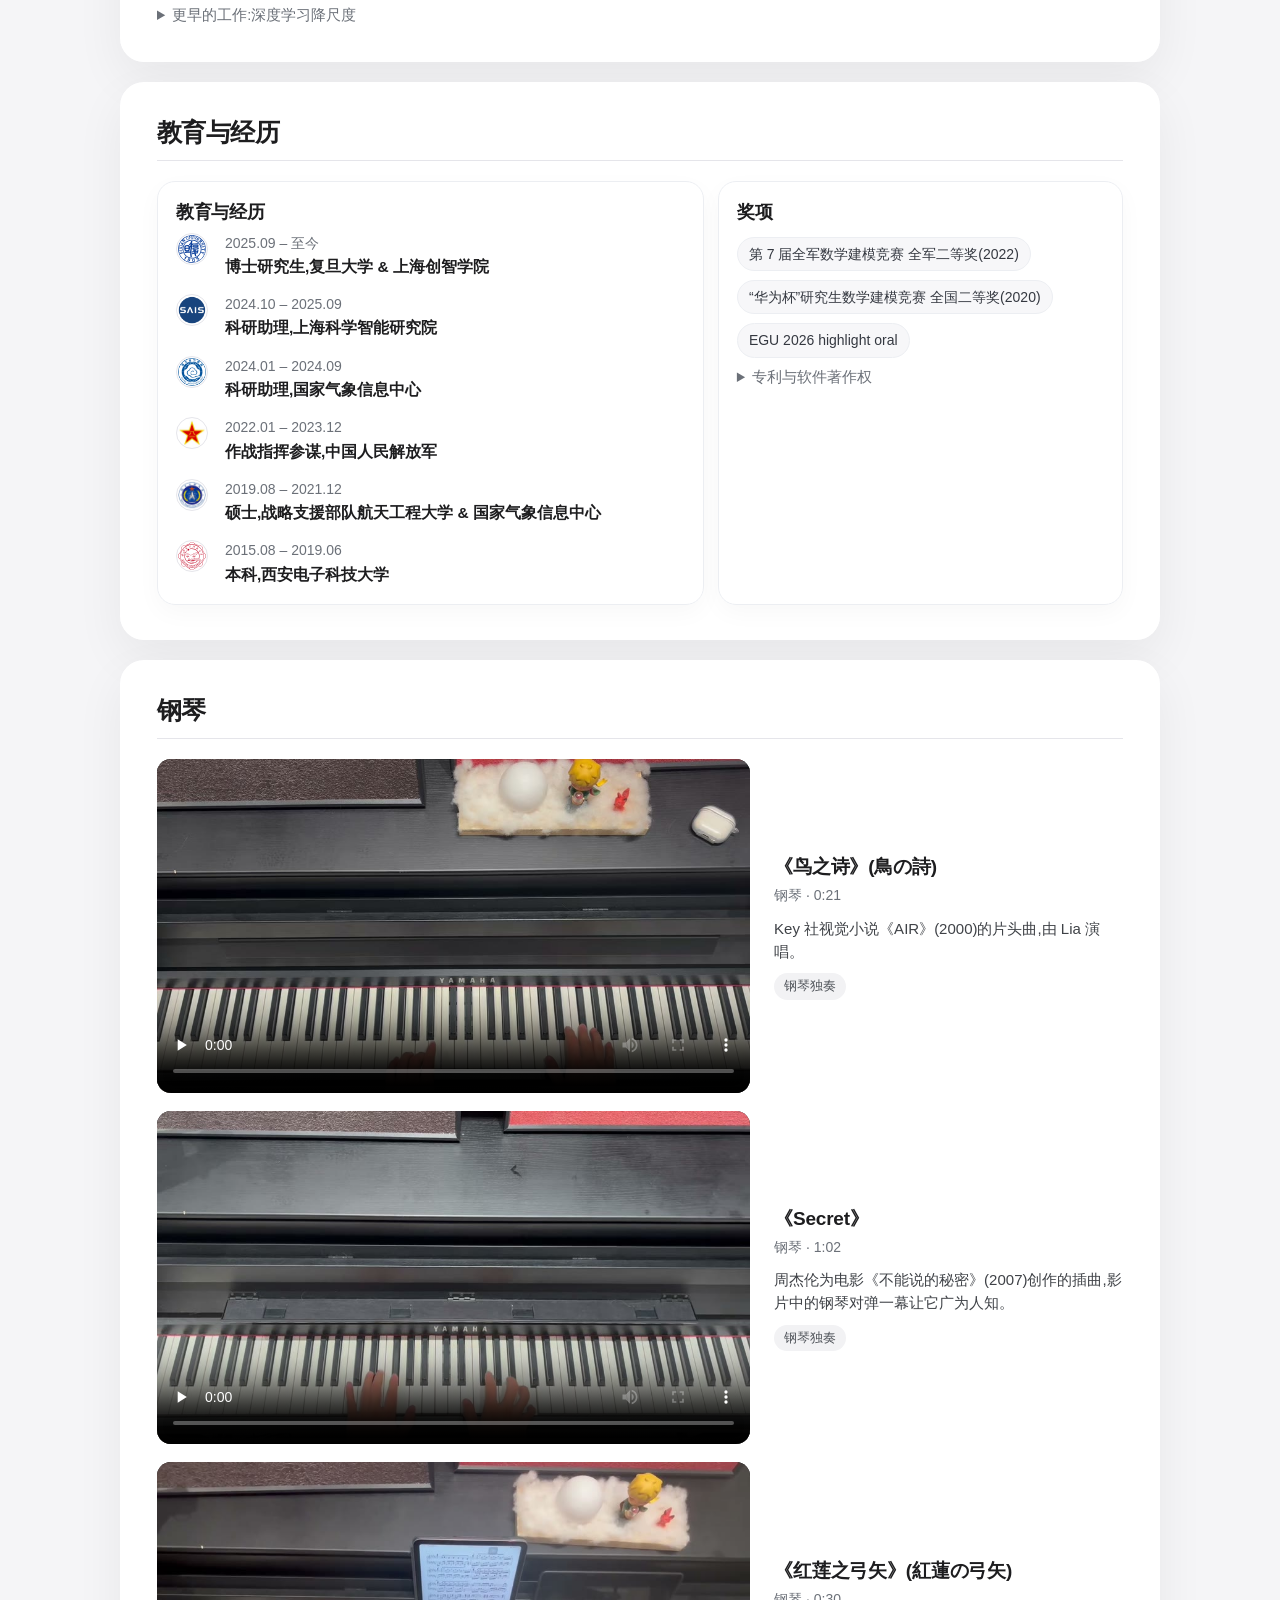
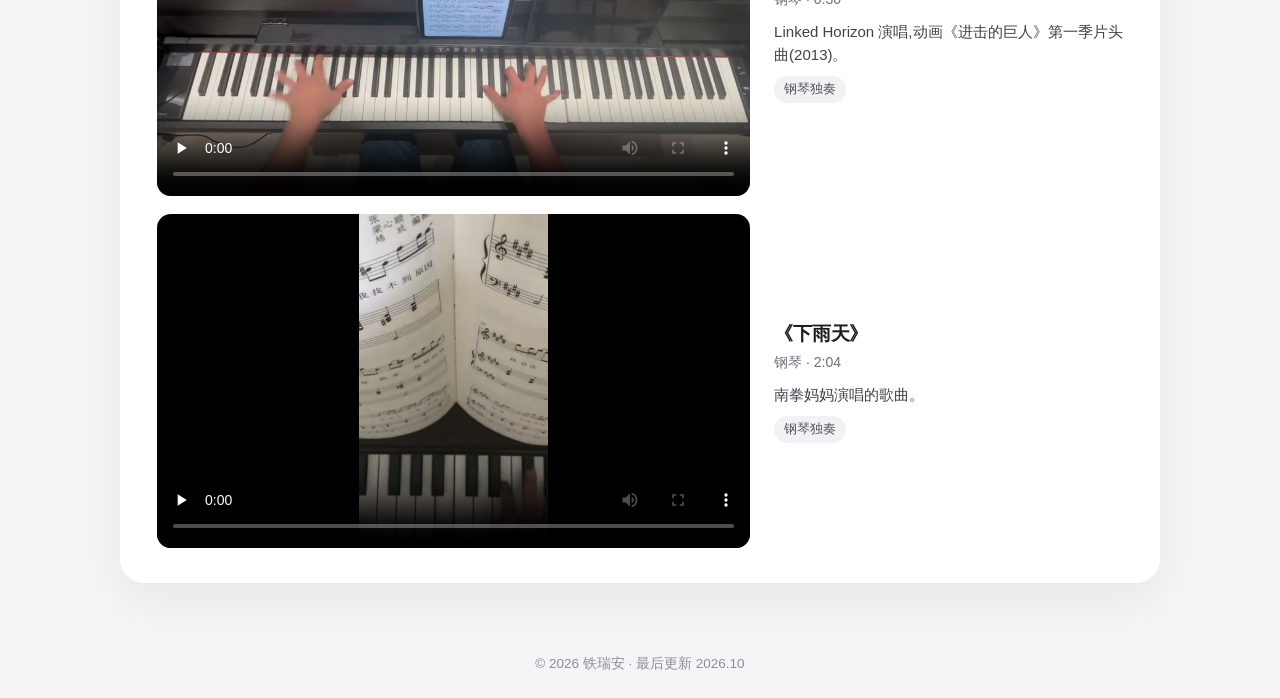
==== commit 690d525f: "Add Gurenge no Yumiya and Rainy Day piano videos Co-Authored-By: Claude Sonnet 5.5 <noreply@anthropi" ====
--- a/zh/index.html
+++ b/zh/index.html
@@ -10,7 +10,7 @@
   <meta property="og:description" content="歌声合成与流式音乐生成;此前从事 AI for 大气科学。">
   <title>铁瑞安 | 个人主页</title>
   <link rel="icon" href="/assets/profile.jpg">
-  <link rel="stylesheet" href="/assets/style.css?v=20261031b">
+  <link rel="stylesheet" href="/assets/style.css?v=20261031c">
 </head>
 
 <body>
@@ -39,7 +39,7 @@
         </p>
 
         <div class="links">
-          <a class="pill-link" href="/assets/CV_Ruian_Tie_EN.pdf?v=20261031b" target="_blank" rel="noopener noreferrer">CV(English)</a>
+          <a class="pill-link" href="/assets/CV_Ruian_Tie_EN.pdf?v=20261031c" target="_blank" rel="noopener noreferrer">CV(English)</a>
           <a class="pill-link" href="mailto:25113050118@m.fudan.edu.cn">Email</a>
           <a class="pill-link" href="https://github.com/SII-RyanTie" target="_blank" rel="noopener noreferrer">GitHub</a>
           <a class="pill-link" href="https://www.researchgate.net/profile/Ruian-Tie" target="_blank" rel="noopener noreferrer">ResearchGate</a>
@@ -267,6 +267,28 @@
           <div class="piece-meta">钢琴独奏</div>
         </div>
       </div>
+      <div class="piece">
+        <video class="piano-video" controls preload="none" playsinline poster="/assets/media/guren-poster.jpg">
+          <source src="/assets/media/guren.mp4" type="video/mp4">
+        </video>
+        <div class="piece-info">
+          <div class="piece-title">《红莲之弓矢》(紅蓮の弓矢)</div>
+          <div class="piece-sub">钢琴 · 0:30</div>
+          <p class="piece-desc">Linked Horizon 演唱,动画《进击的巨人》第一季片头曲(2013)。</p>
+          <div class="piece-meta">钢琴独奏</div>
+        </div>
+      </div>
+      <div class="piece">
+        <video class="piano-video" controls preload="none" playsinline poster="/assets/media/rain-poster.jpg">
+          <source src="/assets/media/rain.mp4" type="video/mp4">
+        </video>
+        <div class="piece-info">
+          <div class="piece-title">《下雨天》</div>
+          <div class="piece-sub">钢琴 · 2:04</div>
+          <p class="piece-desc">南拳妈妈演唱的歌曲。</p>
+          <div class="piece-meta">钢琴独奏</div>
+        </div>
+      </div>
     </section>
   </main>
 
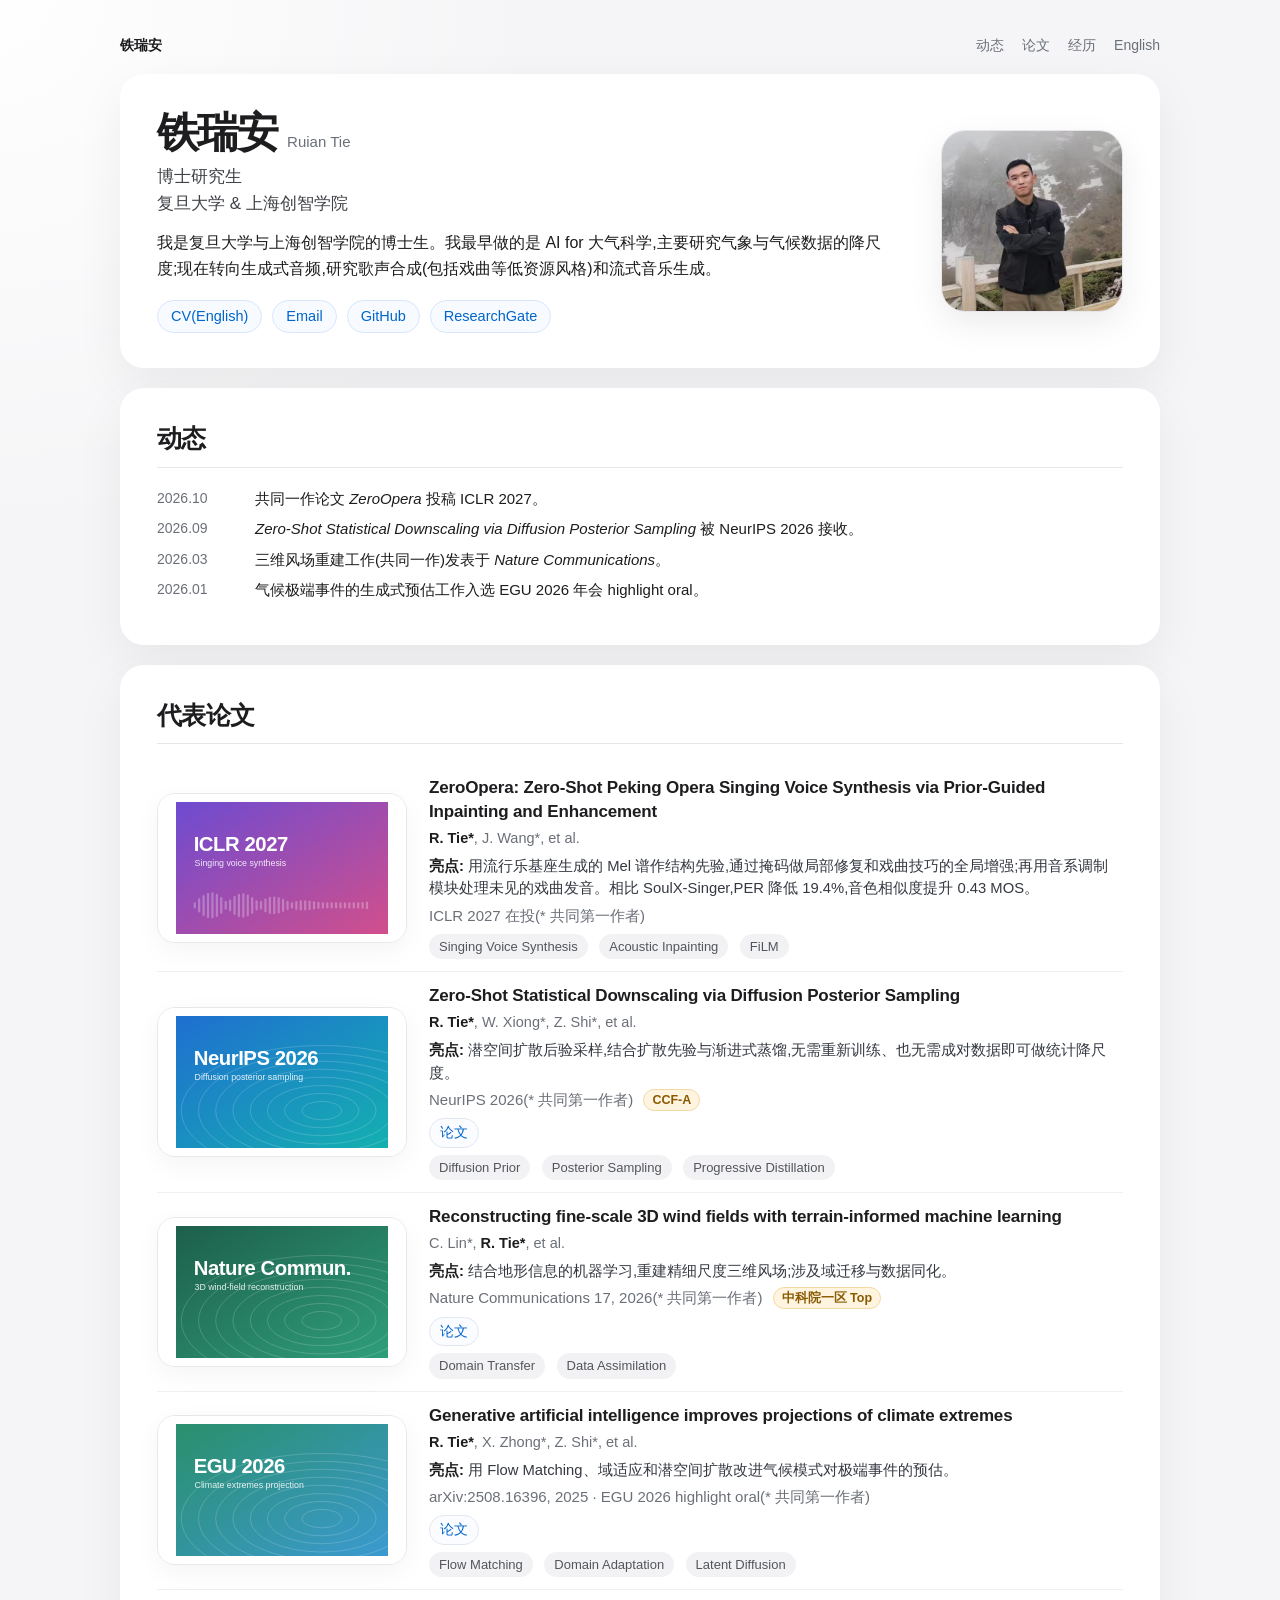
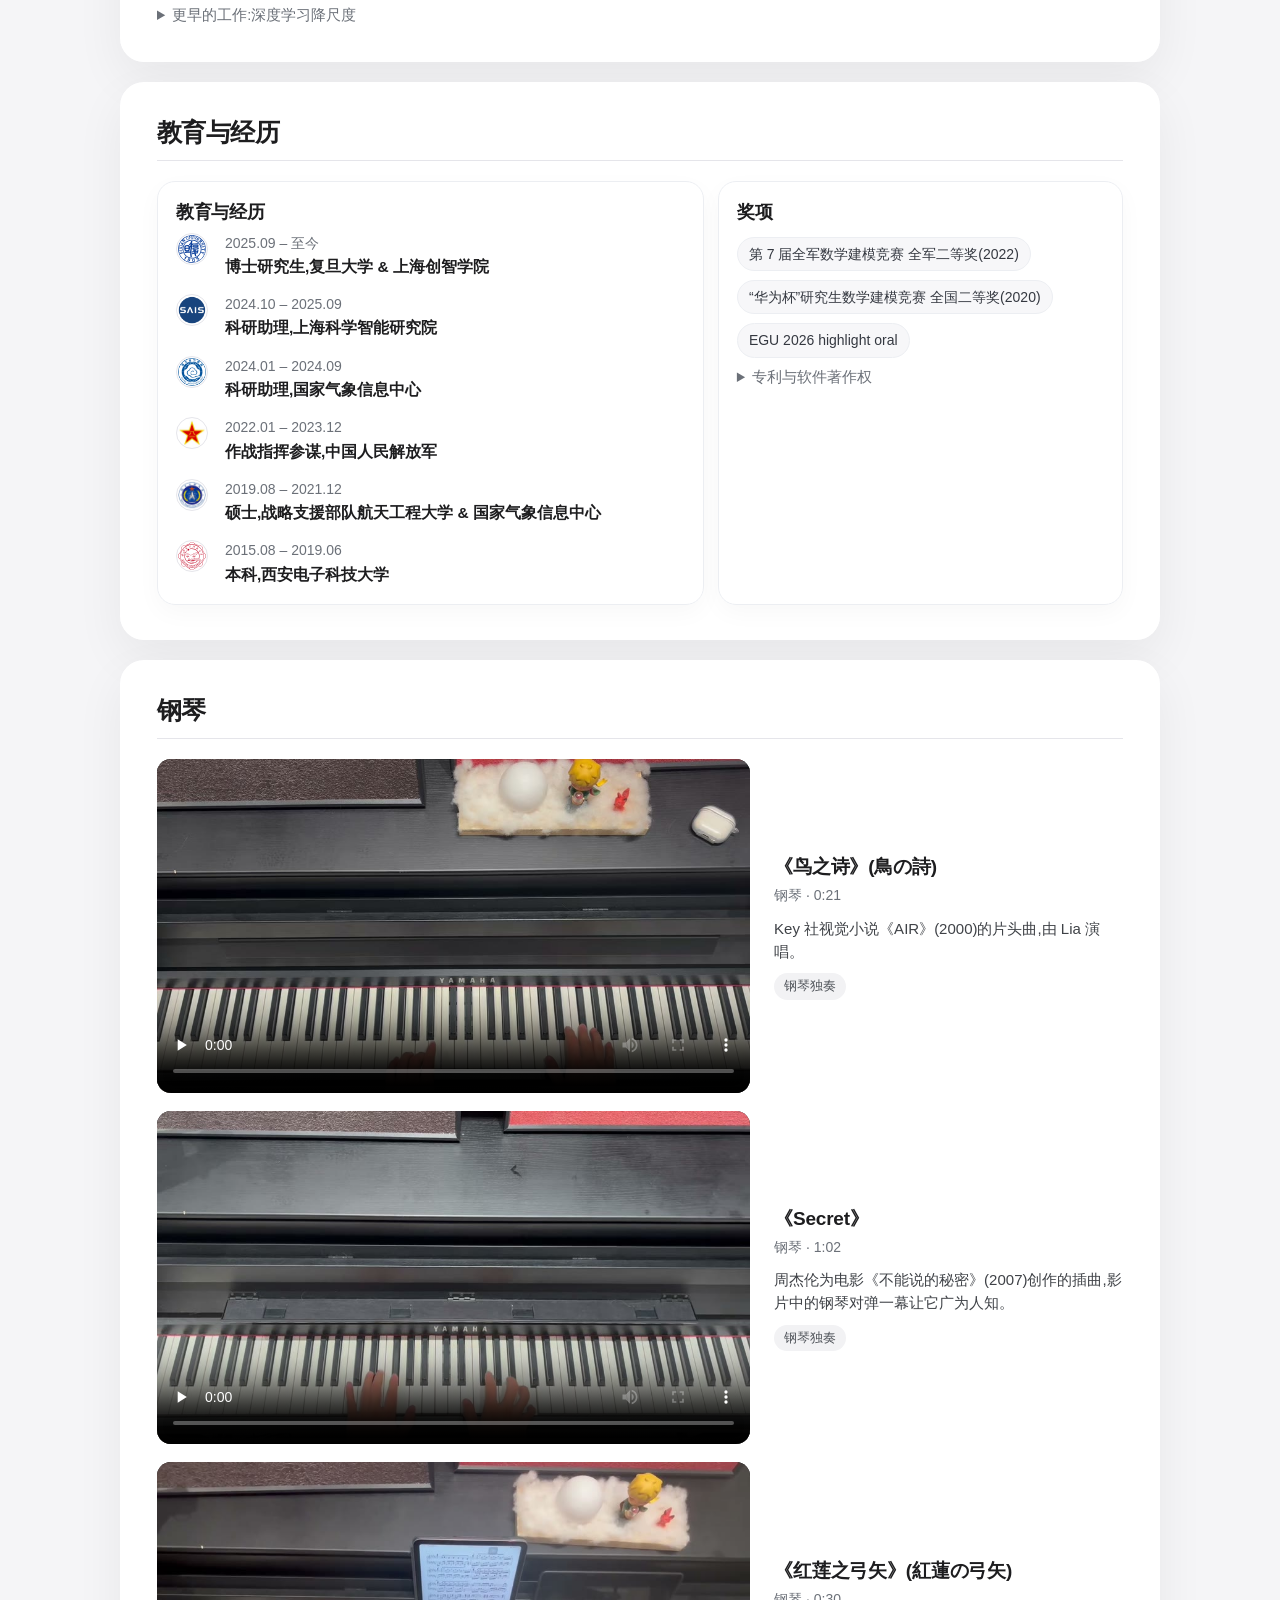
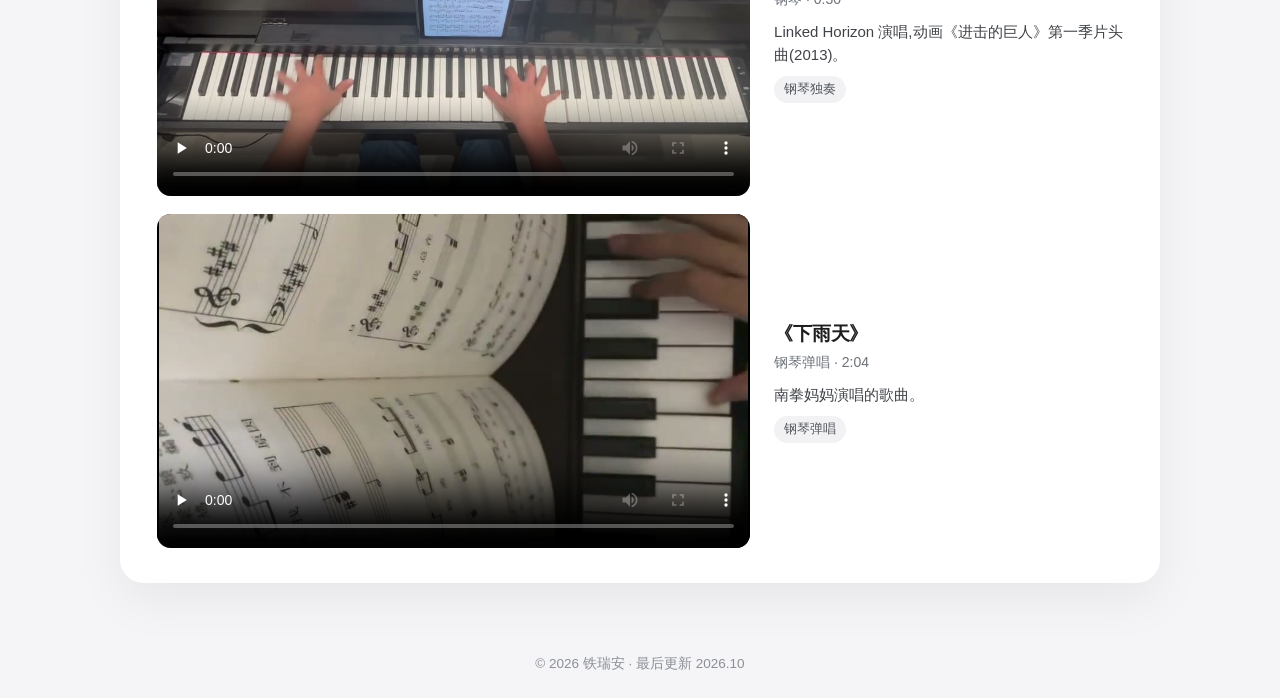
==== commit 04a1cf06: "Rainy Day: keep original orientation, label as piano and vocals Co-Authored-By: Claude Sonnet 5.5 <n" ====
--- a/zh/index.html
+++ b/zh/index.html
@@ -10,7 +10,7 @@
   <meta property="og:description" content="歌声合成与流式音乐生成;此前从事 AI for 大气科学。">
   <title>铁瑞安 | 个人主页</title>
   <link rel="icon" href="/assets/profile.jpg">
-  <link rel="stylesheet" href="/assets/style.css?v=20261031c">
+  <link rel="stylesheet" href="/assets/style.css?v=20261031d">
 </head>
 
 <body>
@@ -39,7 +39,7 @@
         </p>
 
         <div class="links">
-          <a class="pill-link" href="/assets/CV_Ruian_Tie_EN.pdf?v=20261031c" target="_blank" rel="noopener noreferrer">CV(English)</a>
+          <a class="pill-link" href="/assets/CV_Ruian_Tie_EN.pdf?v=20261031d" target="_blank" rel="noopener noreferrer">CV(English)</a>
           <a class="pill-link" href="mailto:25113050118@m.fudan.edu.cn">Email</a>
           <a class="pill-link" href="https://github.com/SII-RyanTie" target="_blank" rel="noopener noreferrer">GitHub</a>
           <a class="pill-link" href="https://www.researchgate.net/profile/Ruian-Tie" target="_blank" rel="noopener noreferrer">ResearchGate</a>
@@ -284,9 +284,9 @@
         </video>
         <div class="piece-info">
           <div class="piece-title">《下雨天》</div>
-          <div class="piece-sub">钢琴 · 2:04</div>
+          <div class="piece-sub">钢琴弹唱 · 2:04</div>
           <p class="piece-desc">南拳妈妈演唱的歌曲。</p>
-          <div class="piece-meta">钢琴独奏</div>
+          <div class="piece-meta">钢琴弹唱</div>
         </div>
       </div>
     </section>
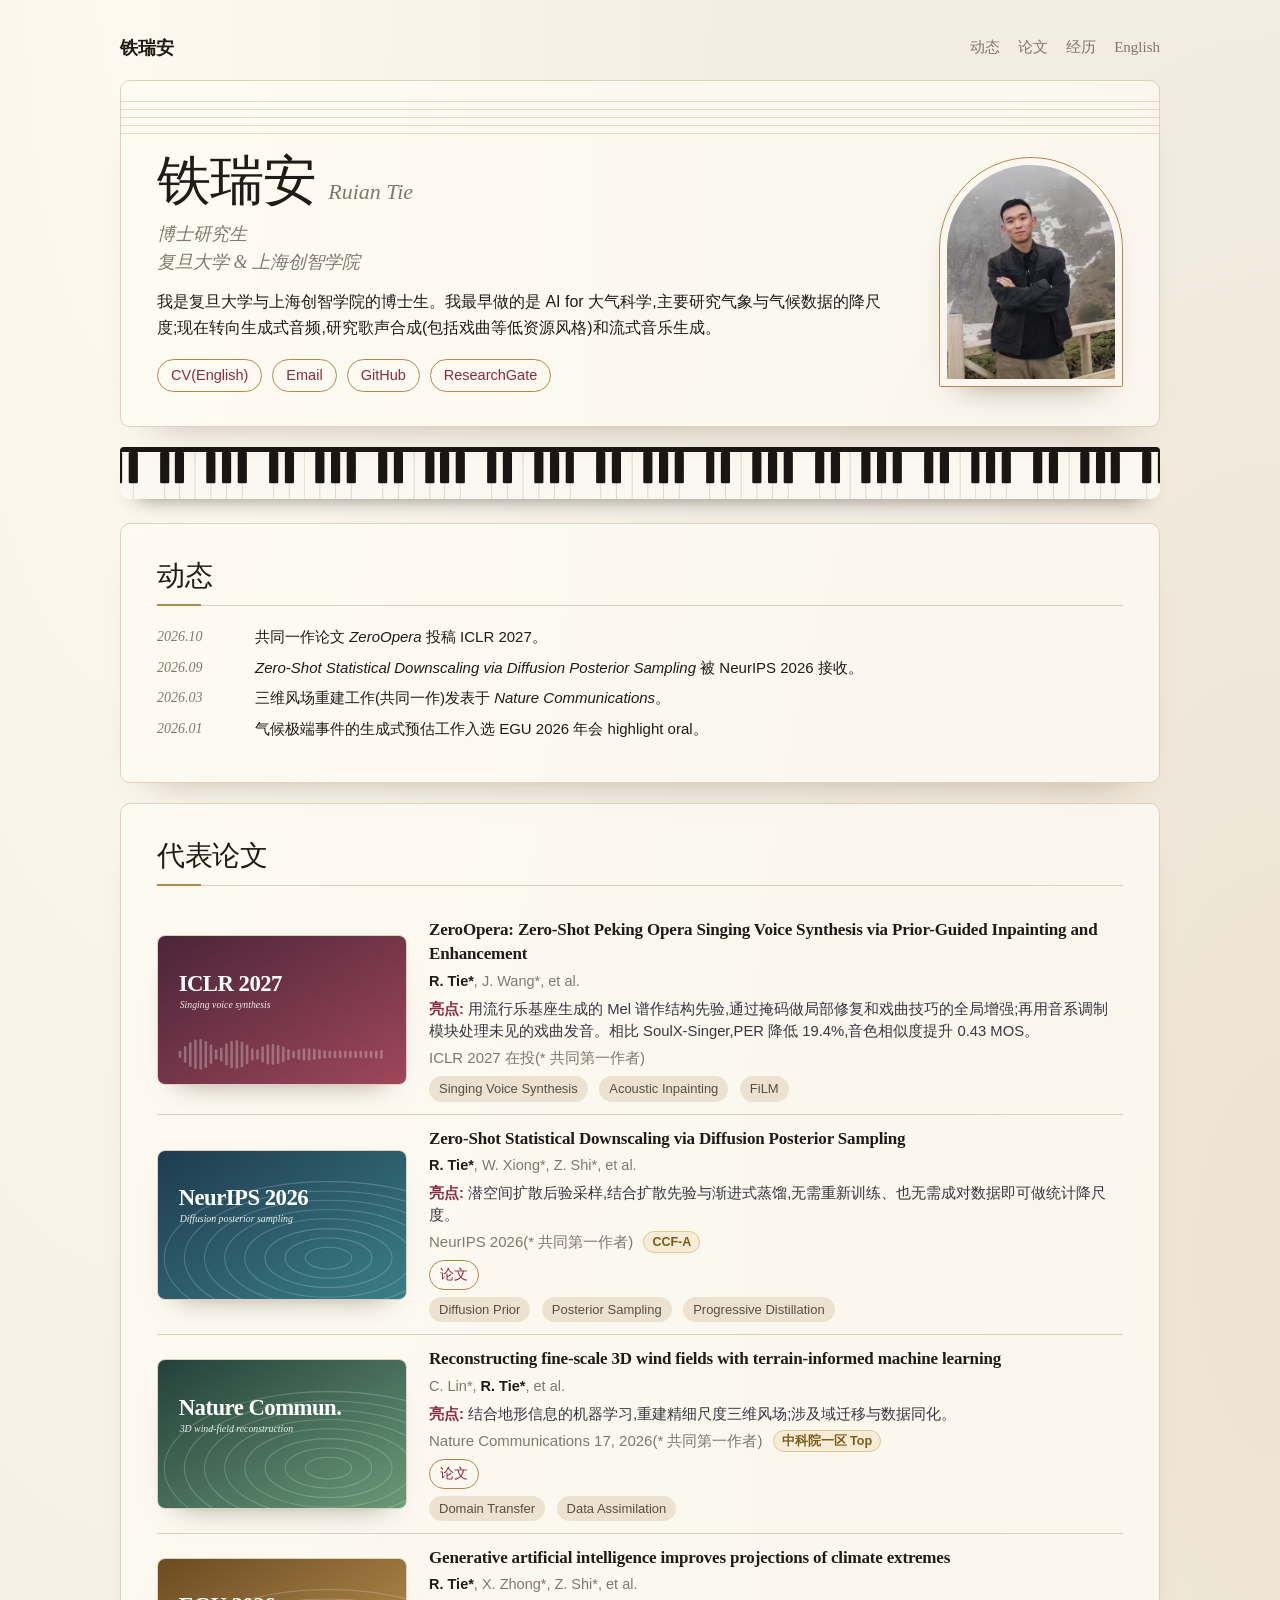
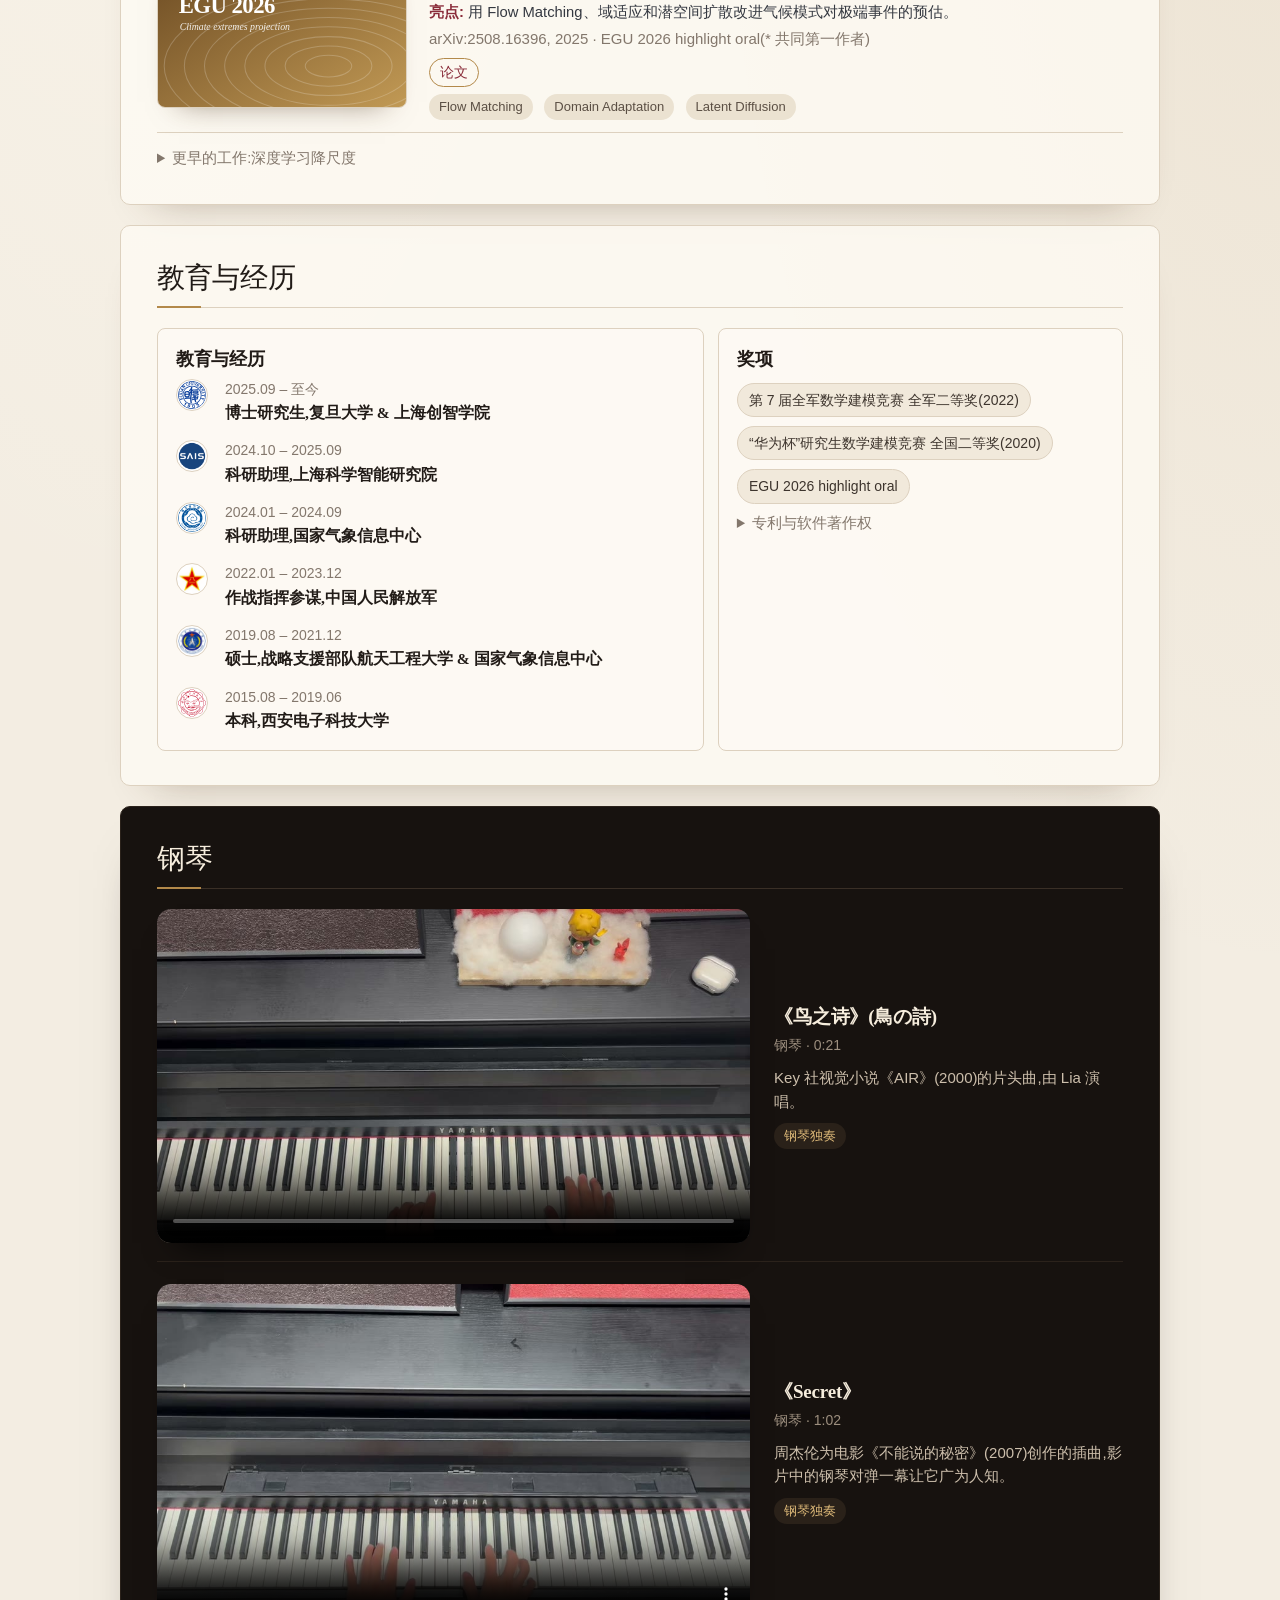
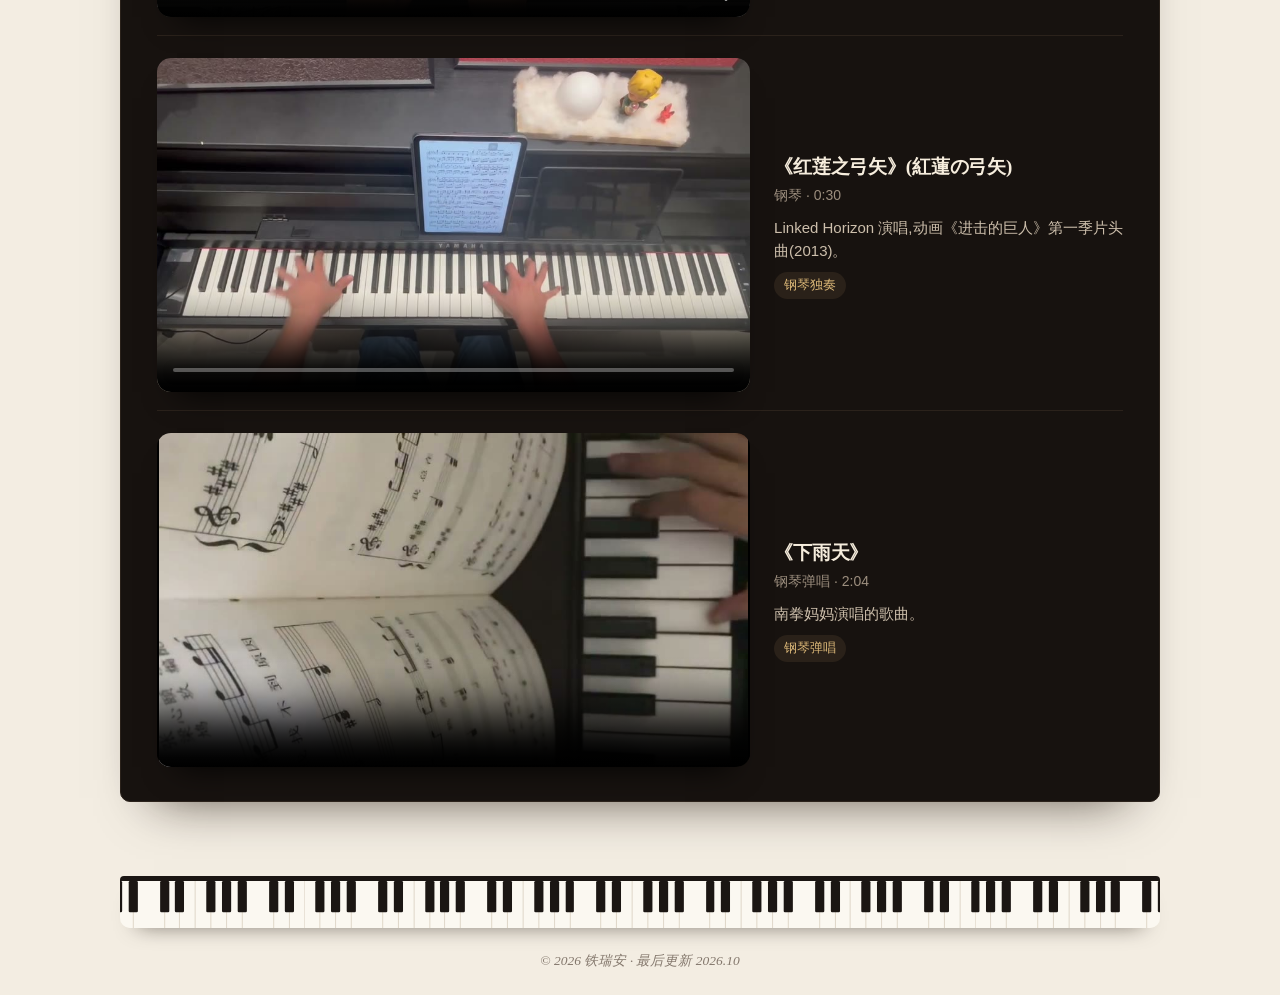
==== commit 40ac0cb9: "Artistic redesign: ivory paper, serif type, piano key dividers, dark music stage Co-Authored-By: Cla" ====
--- a/zh/index.html
+++ b/zh/index.html
@@ -11,6 +11,7 @@
   <title>铁瑞安 | 个人主页</title>
   <link rel="icon" href="/assets/profile.jpg">
   <link rel="stylesheet" href="/assets/style.css?v=20261031d">
+  <link rel="stylesheet" href="/assets/art.css?v=1">
 </head>
 
 <body>
@@ -50,6 +51,8 @@
         <img src="/assets/profile.jpg" alt="铁瑞安" class="profile-photo" width="128" height="128">
       </div>
     </section>
+
+    <div class="keys" aria-hidden="true"></div>
 
     <section class="card" id="news">
       <h2>动态</h2>
@@ -292,6 +295,7 @@
     </section>
   </main>
 
+  <div class="keys keys-footer" aria-hidden="true" style="max-width:1040px;margin-left:auto;margin-right:auto"></div>
   <footer class="footer">
     © 2026 铁瑞安 · 最后更新 2026.10
   </footer>
--- a/assets/art.css
+++ b/assets/art.css
@@ -0,0 +1,157 @@
+/* Artistic theme: ivory paper, ink, burgundy and key-gold. Loaded after style.css. */
+:root {
+  --bg: #f3ede2;
+  --card: rgba(255, 252, 246, 0.72);
+  --text: #211b17;
+  --subtle: #4b413a;
+  --muted: #83776c;
+  --line: #ddd1bf;
+  --link: #8a2c3a;
+  --chip: #ebe2d1;
+  --chip-text: #5b4f44;
+  --gold: #b3894a;
+  --radius: 10px;
+  --serif: "Iowan Old Style", "Palatino Linotype", Palatino, Georgia, "Songti SC", "Noto Serif CJK SC", serif;
+}
+
+body {
+  background:
+    radial-gradient(ellipse at 10% 0%, rgba(255, 250, 240, 0.95), transparent 38rem),
+    radial-gradient(ellipse at 100% 30%, rgba(179, 137, 74, 0.10), transparent 36rem),
+    var(--bg);
+  color: var(--text);
+}
+
+a:hover { text-decoration-color: var(--gold); }
+
+.card {
+  background: var(--card);
+  border: 1px solid var(--line);
+  border-radius: var(--radius);
+  box-shadow: 0 24px 40px -34px rgba(70, 45, 20, 0.45);
+  backdrop-filter: none;
+}
+
+h1, h2, h3, .item-title, .project-title, .nav-name, .piece-title, .timeline-title {
+  font-family: var(--serif);
+}
+
+h1 { font-size: 54px; font-weight: 500; letter-spacing: -0.02em; }
+h1 .muted { font-size: 22px; font-style: italic; letter-spacing: 0; }
+.identity { font-family: var(--serif); font-style: italic; font-size: 18px; color: var(--muted); }
+
+h2 {
+  position: relative;
+  font-size: 28px;
+  font-weight: 500;
+  letter-spacing: -0.01em;
+  border-bottom: 1px solid var(--line);
+}
+h2::after {
+  content: "";
+  position: absolute;
+  left: 0;
+  bottom: -1px;
+  width: 44px;
+  height: 2px;
+  background: var(--gold);
+}
+
+.top-nav { font-family: var(--serif); font-size: 15px; }
+.nav-name { font-size: 18px; letter-spacing: 0; }
+
+/* Hero: five staff lines behind the text, arch-shaped portrait */
+.hero { position: relative; overflow: hidden; padding-top: 70px; }
+.hero::before {
+  content: "";
+  position: absolute;
+  left: 0;
+  right: 0;
+  top: 20px;
+  height: 33px;
+  background: repeating-linear-gradient(to bottom, rgba(179, 137, 74, 0.28) 0 1px, transparent 1px 8px);
+  pointer-events: none;
+}
+.hero > * { position: relative; }
+
+.profile-photo-wrap {
+  padding: 7px;
+  border-radius: 999px 999px 16px 16px;
+  border: 1px solid var(--gold);
+  background: transparent;
+  box-shadow: 0 18px 34px -22px rgba(70, 45, 20, 0.55);
+}
+.profile-photo {
+  width: 168px;
+  height: 214px;
+  object-fit: cover;
+  object-position: 50% 28%;
+  border-radius: 999px 999px 10px 10px;
+}
+
+.pill-link, .mini-link {
+  background: transparent;
+  border: 1px solid var(--gold);
+  color: var(--link);
+}
+.pill-link:hover, .mini-link:hover { background: rgba(179, 137, 74, 0.14); border-color: var(--gold); }
+
+.tag { background: var(--chip); color: var(--chip-text); }
+.rank { background: #f7ecd6; border-color: #e2c993; color: #7c5a16; }
+.highlight-label { color: var(--link); }
+
+.publication-card { border-bottom-color: var(--line); }
+.publication-cover-wrap {
+  border-radius: 8px;
+  border: 1px solid var(--line);
+  box-shadow: 0 16px 28px -22px rgba(70, 45, 20, 0.6);
+  background: transparent;
+}
+.publication-cover { padding: 0; background: transparent; object-fit: cover; }
+
+.project-card, .note-card, .info-panel {
+  background: rgba(255, 252, 246, 0.55);
+  border: 1px solid var(--line);
+  border-radius: 8px;
+  box-shadow: none;
+}
+.award-chip { background: #f1e9db; border-color: var(--line); color: #3d342d; }
+.school-logo { border-color: var(--line); }
+.timeline-title { font-weight: 600; }
+.news-date { font-family: var(--serif); font-style: italic; }
+.news-list a, .older-list a { color: var(--link); }
+
+/* Piano key strip used as a divider */
+.keys {
+  height: 52px;
+  margin: 6px 0 24px;
+  border-radius: 4px 4px 10px 10px;
+  background: url("/assets/keys.svg") repeat-x center top / auto 52px;
+  box-shadow: 0 14px 22px -18px rgba(20, 12, 5, 0.7);
+  border-top: 5px solid #1b1613;
+}
+.keys.keys-footer { margin: 12px 0 14px; }
+
+/* Music: the stage */
+#music {
+  background: #17120f;
+  border-color: #2b221b;
+  color: #efe6d8;
+  box-shadow: 0 30px 50px -34px rgba(20, 10, 0, 0.7);
+}
+#music h2 { color: #f6eddd; border-bottom-color: #3a2f26; }
+#music .piece + .piece { padding-top: 22px; border-top: 1px solid #2b221b; }
+#music .piece-title { color: #f6eddd; }
+#music .piece-sub { color: #9d8f7f; }
+#music .piece-desc { color: #cdbfac; }
+#music .piece-meta { background: #2a2119; color: #dcb878; }
+#music .piano-video { box-shadow: 0 20px 30px -20px rgba(0, 0, 0, 0.9); }
+
+.footer { color: var(--muted); font-family: var(--serif); font-style: italic; }
+
+@media (max-width: 820px) {
+  h1 { font-size: 42px; }
+  .profile-photo { width: 140px; height: 178px; }
+  .hero { padding-top: 60px; }
+  .hero::before { top: 14px; }
+}
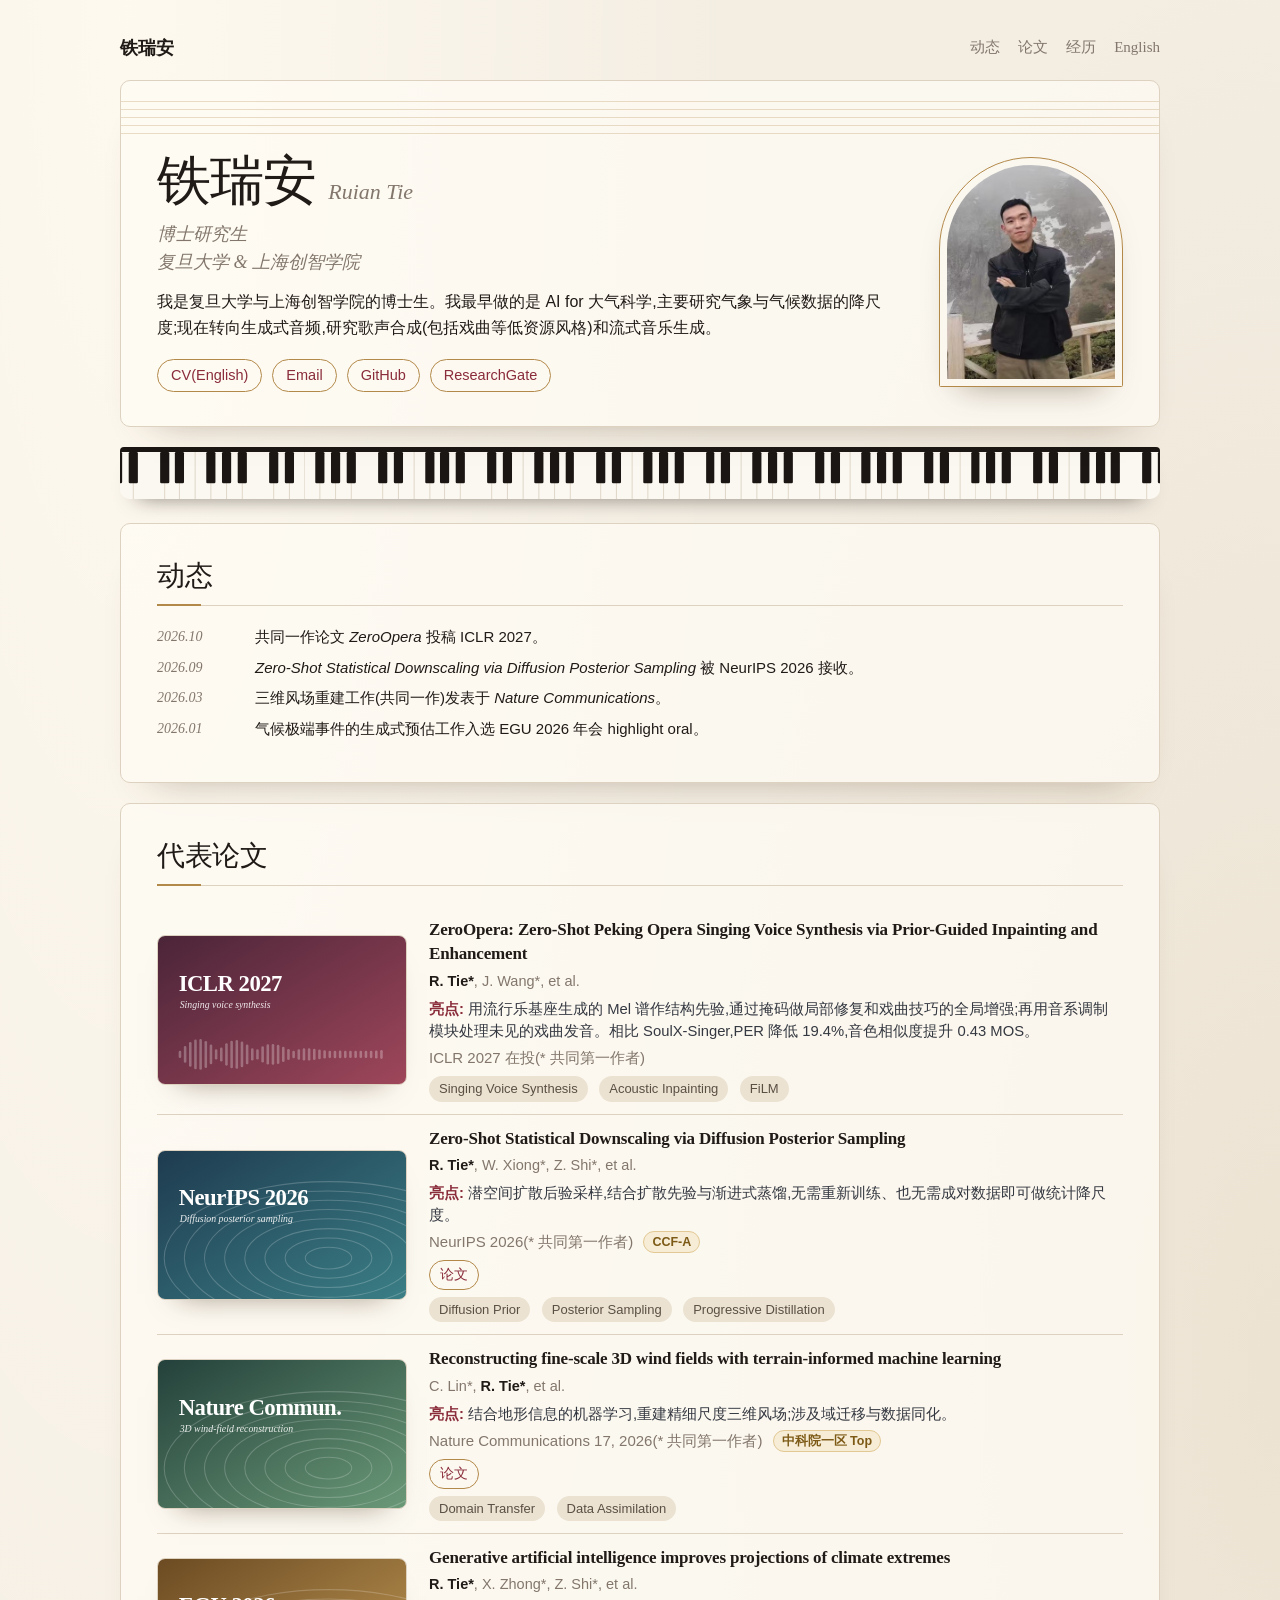
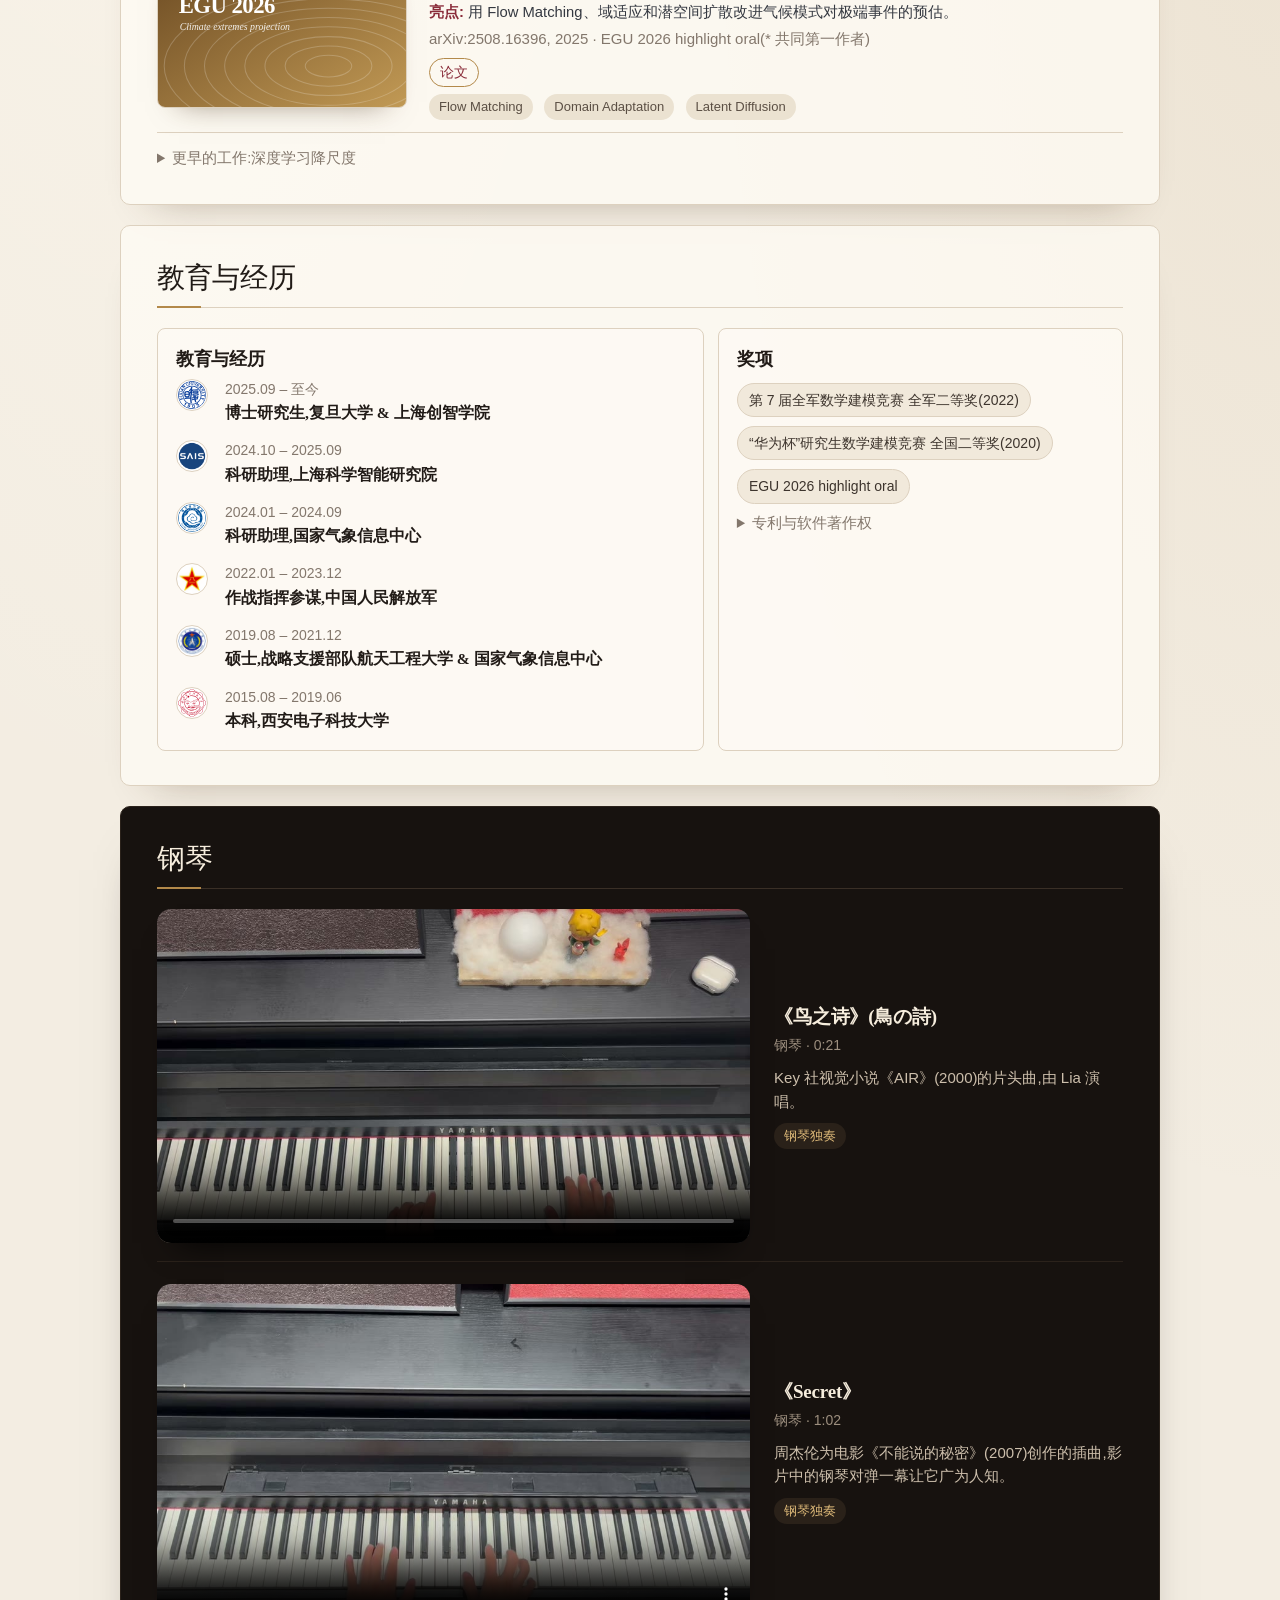
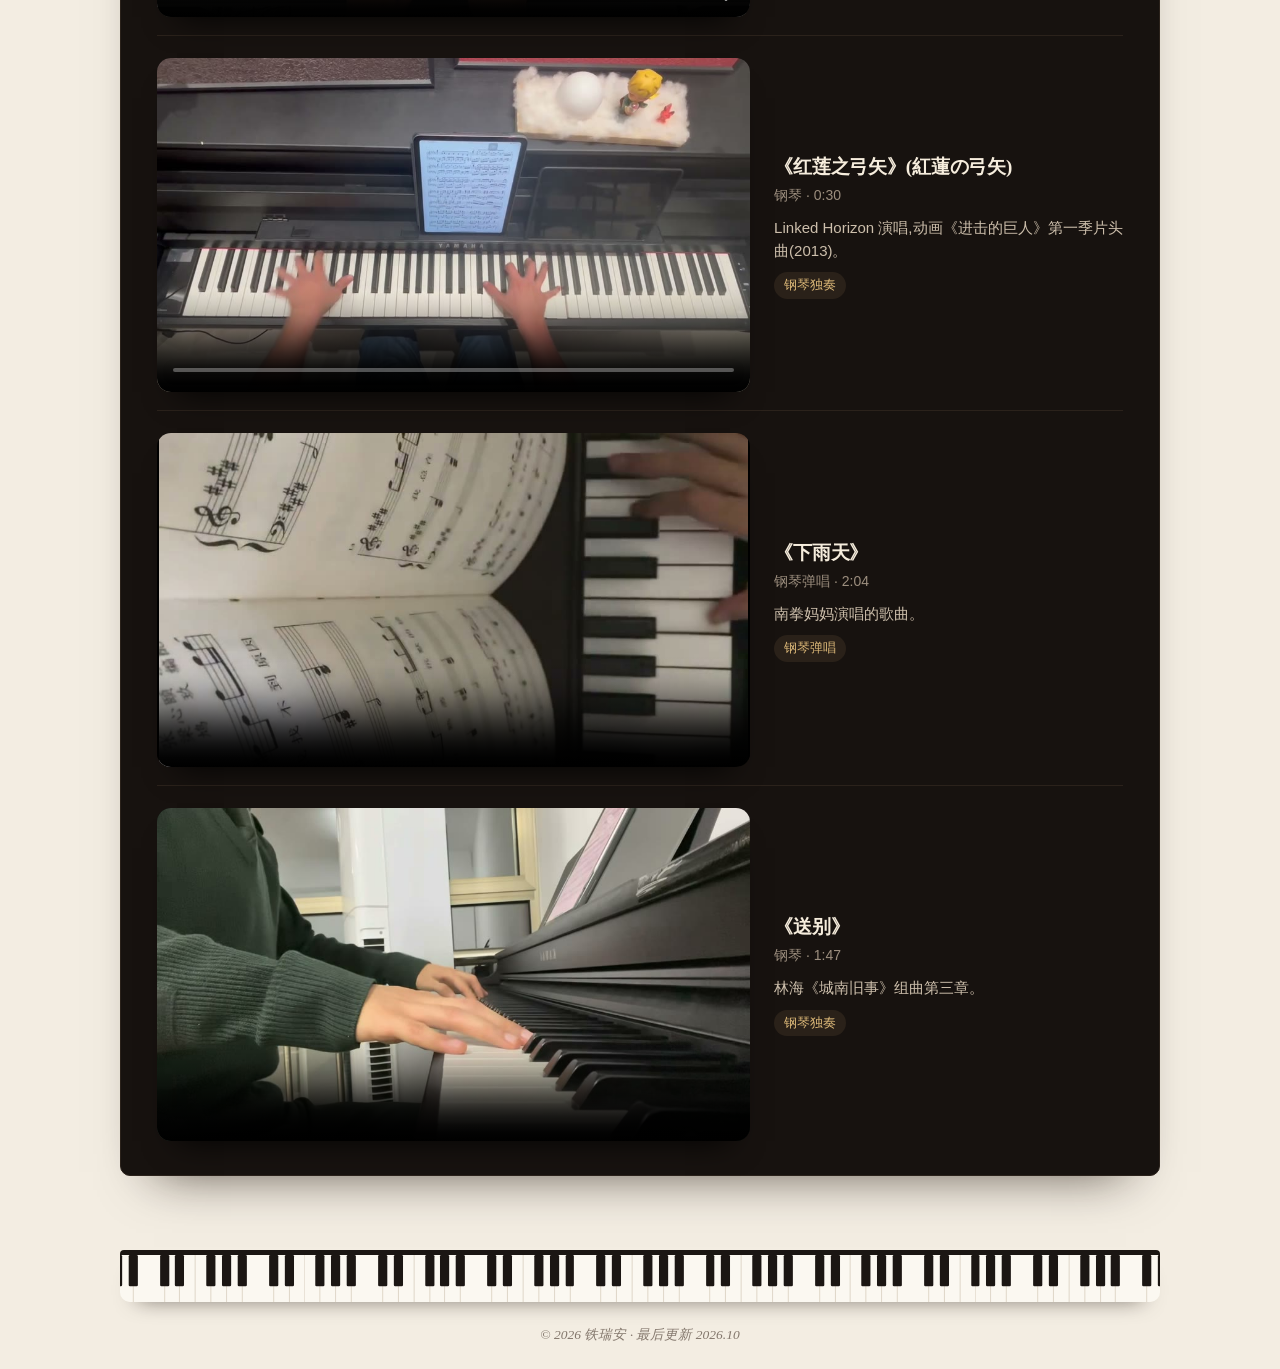
==== commit 928d20cd: "Add Farewell piano video Co-Authored-By: Claude Sonnet 5.5 <noreply@anthropic.com>" ====
--- a/zh/index.html
+++ b/zh/index.html
@@ -292,6 +292,17 @@
           <div class="piece-meta">钢琴弹唱</div>
         </div>
       </div>
+      <div class="piece">
+        <video class="piano-video" controls preload="none" playsinline poster="/assets/media/farewell-poster.jpg">
+          <source src="/assets/media/farewell.mp4" type="video/mp4">
+        </video>
+        <div class="piece-info">
+          <div class="piece-title">《送别》</div>
+          <div class="piece-sub">钢琴 · 1:47</div>
+          <p class="piece-desc">林海《城南旧事》组曲第三章。</p>
+          <div class="piece-meta">钢琴独奏</div>
+        </div>
+      </div>
     </section>
   </main>
 
